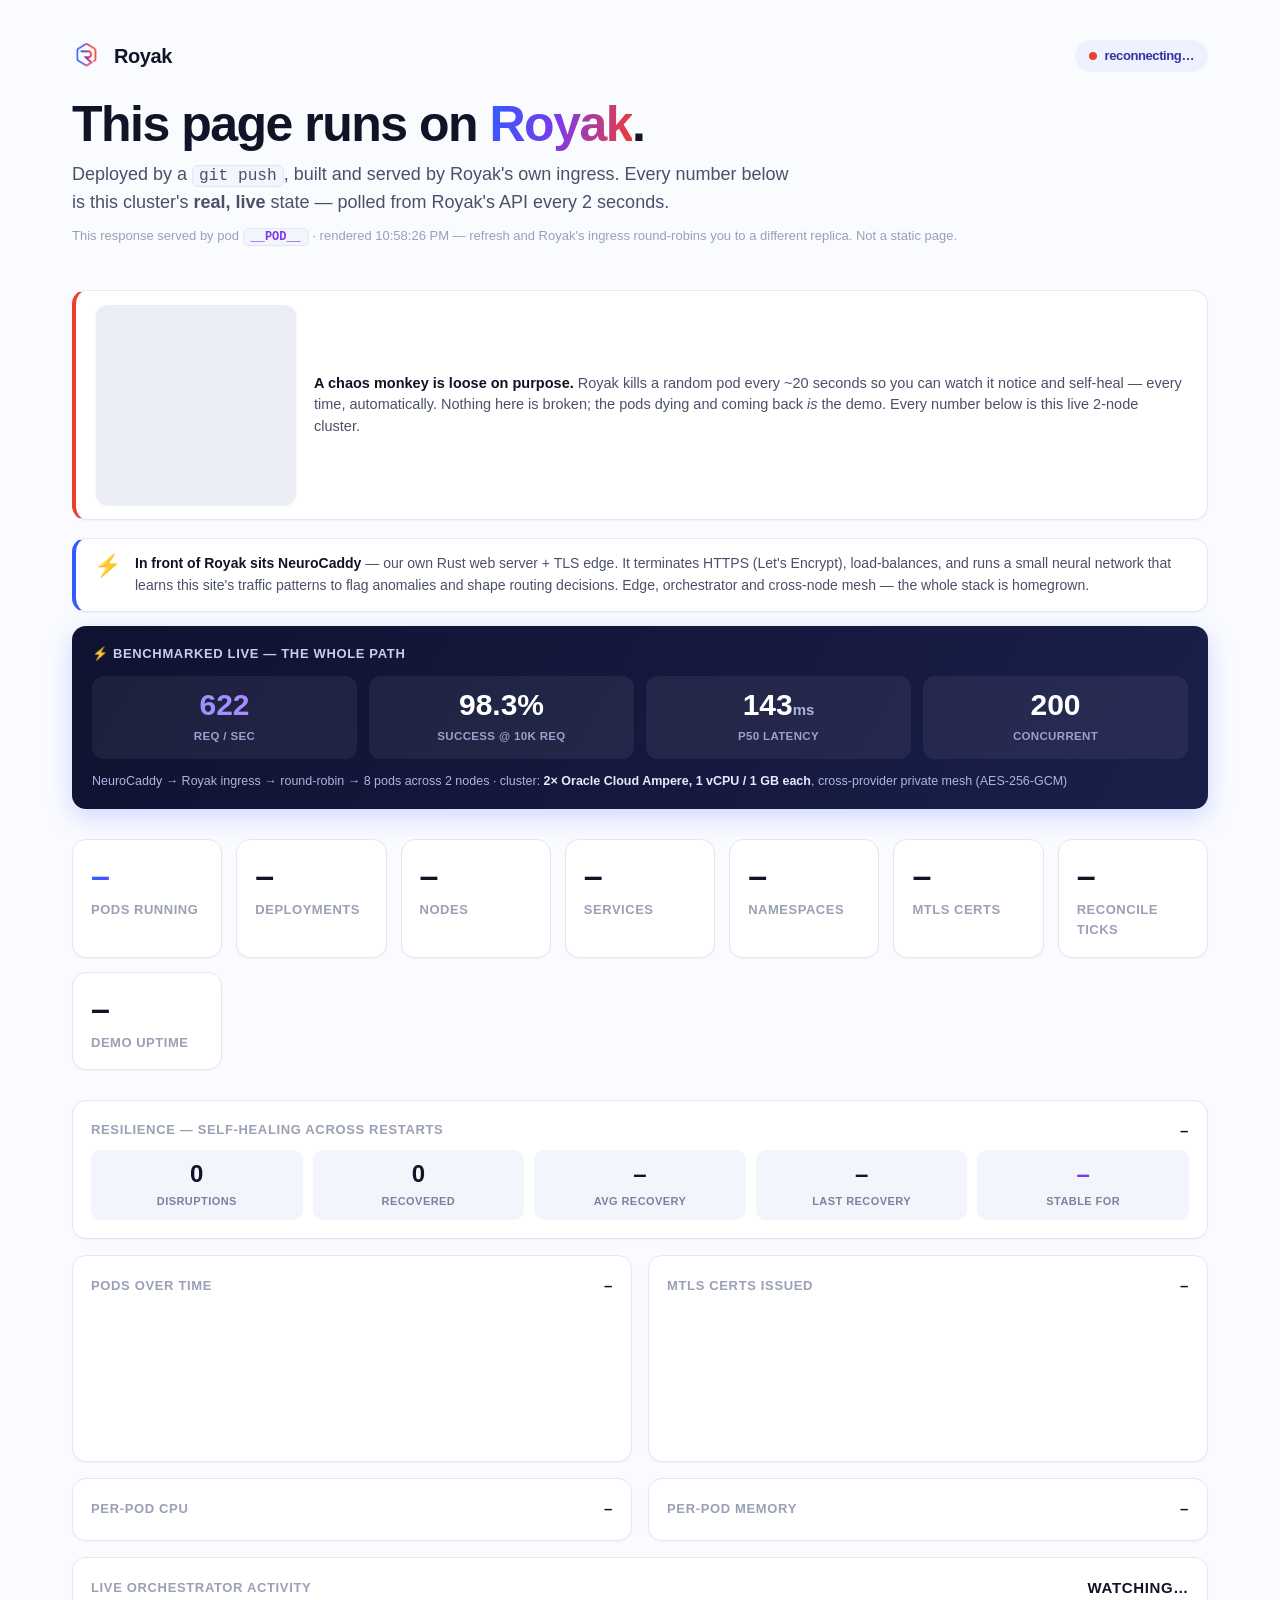
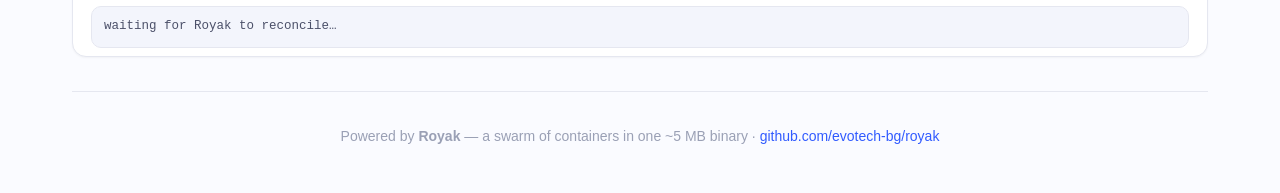
==== demo-site/index.html @ 31c3984b "multi-node: cross-node ingress via mesh + balancing scheduler Pods on a peer now serve ingress traff" ====
<!doctype html>
<html lang="en">
<head>
<meta charset="utf-8" />
<meta name="viewport" content="width=device-width, initial-scale=1" />
<title>Royak — live demo cluster</title>
<style>
  :root{
    --bg:#fafbff; --bg2:#f3f5fc; --ink:#111327; --ink2:#4b5069; --ink3:#9aa0b5;
    --line:#e5e7f0; --card:#ffffff; --panel:#ffffff; --panel2:#f3f5fc; --panel-ink:#111327;
    --brand-blue:#315bff; --brand-purple:#7c3aed; --brand-red:#ef3d31; --ok:#16a34a;
    --radius:14px;
  }
  *{box-sizing:border-box;margin:0;padding:0}
  body{font-family:-apple-system,BlinkMacSystemFont,"Segoe UI",Roboto,Helvetica,Arial,sans-serif;
    background:var(--bg);color:var(--ink);line-height:1.55;-webkit-font-smoothing:antialiased}
  code,.mono{font-family:ui-monospace,SFMono-Regular,Menlo,Consolas,monospace}
  .wrap{max-width:1180px;margin:0 auto;padding:0 22px}
  a{color:var(--brand-blue);text-decoration:none}

  header{padding:40px 0 20px}
  .brand{display:flex;align-items:center;gap:12px;font-weight:800;font-size:20px;letter-spacing:-.02em}
  .brand .mk{width:30px;height:30px;border-radius:7px;object-fit:contain;display:block}
  .live{display:inline-flex;align-items:center;gap:8px;margin-left:auto;background:#eef2ff;color:#3730a3;
    border-radius:999px;padding:6px 14px;font-size:13px;font-weight:700}
  .live .pulse{width:8px;height:8px;border-radius:50%;background:var(--ok);box-shadow:0 0 0 0 rgba(22,163,74,.5);
    animation:pulse 1.6s infinite}
  .live.off .pulse{background:var(--brand-red);animation:none}
  @keyframes pulse{0%{box-shadow:0 0 0 0 rgba(22,163,74,.5)}70%{box-shadow:0 0 0 8px rgba(22,163,74,0)}100%{box-shadow:0 0 0 0 rgba(22,163,74,0)}}
  h1{font-size:clamp(30px,5vw,50px);letter-spacing:-.03em;line-height:1.05;margin:26px 0 10px}
  h1 .accent{background:linear-gradient(100deg,var(--brand-blue),var(--brand-purple) 48%,var(--brand-red));
    -webkit-background-clip:text;background-clip:text;color:transparent}
  .lead{color:var(--ink2);font-size:18px;max-width:720px}
  .lead code{background:var(--bg2);border:1px solid var(--line);border-radius:6px;padding:1px 6px;font-size:.9em}
  .served{color:var(--ink3);font-size:13px;margin-top:9px}
  .served code{background:var(--bg2);border:1px solid var(--line);border-radius:6px;padding:1px 7px;
    font-size:.92em;color:var(--brand-purple);font-weight:700}
  .edge{display:flex;gap:14px;align-items:flex-start;background:var(--card);border:1px solid var(--line);
    border-left:4px solid var(--brand-blue);border-radius:var(--radius);padding:14px 18px;margin:18px 0 0;
    box-shadow:0 1px 2px rgba(0,0,0,.04);color:var(--ink2);font-size:14px;line-height:1.55}
  .edge b{color:var(--ink)} .edge-ic{font-size:22px;line-height:1.2}
  .bench{background:linear-gradient(120deg,#0f1230,#1a1f4a);border-radius:var(--radius);padding:18px 20px;margin:14px 0 4px;
    box-shadow:0 8px 26px rgba(49,91,255,.22)}
  .bench-h{color:#c7ccf0;font-size:13px;font-weight:800;text-transform:uppercase;letter-spacing:.05em;margin-bottom:12px}
  .bench-grid{display:grid;grid-template-columns:repeat(auto-fit,minmax(120px,1fr));gap:12px}
  .bz{background:rgba(255,255,255,.06);border-radius:12px;padding:14px 12px;text-align:center}
  .bn{font-size:30px;font-weight:800;color:#fff;line-height:1;font-variant-numeric:tabular-nums}
  .bn span{font-size:15px;font-weight:600;color:#aeb4e0}
  .bn.g{background:linear-gradient(100deg,#6ea8ff,#a98bff 60%,#ff8a7a);-webkit-background-clip:text;background-clip:text;color:transparent}
  .bl{color:#9aa0cf;font-size:11.5px;font-weight:600;text-transform:uppercase;letter-spacing:.03em;margin-top:8px}
  .bench-sub{color:#aeb4e0;font-size:12.5px;margin-top:13px;line-height:1.5} .bench-sub b{color:#e7e9ff}

  .stats{display:grid;grid-template-columns:repeat(auto-fit,minmax(150px,1fr));gap:14px;margin:30px 0}
  .stat{background:var(--card);border:1px solid var(--line);border-radius:var(--radius);padding:18px 18px 16px;
    box-shadow:0 1px 2px rgba(0,0,0,.04)}
  .stat .n{font-size:34px;font-weight:800;letter-spacing:-.02em;line-height:1;
    font-variant-numeric:tabular-nums}
  .stat .l{color:var(--ink3);font-size:13px;font-weight:600;margin-top:8px;text-transform:uppercase;letter-spacing:.04em}
  .stat .n.g{background:linear-gradient(100deg,var(--brand-blue),var(--brand-purple) 60%,var(--brand-red));
    -webkit-background-clip:text;background-clip:text;color:transparent}

  .grid{display:grid;gap:16px;grid-template-columns:1fr 1fr}
  @media(max-width:820px){.grid{grid-template-columns:1fr}}
  .panel{background:var(--panel);border:1px solid var(--line);box-shadow:0 1px 2px rgba(0,0,0,.04);
    border-radius:var(--radius);padding:18px 18px 8px;overflow:hidden}
  .panel h3{color:var(--ink3);font-size:13px;font-weight:700;text-transform:uppercase;letter-spacing:.05em;
    display:flex;align-items:center;gap:8px;margin-bottom:6px}
  .panel h3 .v{margin-left:auto;color:var(--panel-ink);font-weight:800;font-size:15px;font-variant-numeric:tabular-nums}
  canvas{width:100%;height:150px;display:block}
  .rows{margin:6px 0 12px}
  .row{display:flex;align-items:center;gap:10px;padding:5px 0}
  .row .nm{color:var(--panel-ink);font-size:13px;min-width:96px;font-family:ui-monospace,monospace;white-space:nowrap;overflow:hidden;text-overflow:ellipsis}
  .row .bar{flex:1;height:9px;border-radius:6px;background:#e9ecf5;overflow:hidden}
  .row .bar i{display:block;height:100%;border-radius:6px;
    background:linear-gradient(90deg,var(--brand-blue),var(--brand-purple));transition:width .5s}
  .row .bar i.mem{background:linear-gradient(90deg,var(--brand-purple),var(--brand-red))}
  .row .vv{color:var(--ink2);font-size:12px;min-width:62px;text-align:right;font-variant-numeric:tabular-nums}

  .chaos-banner{display:flex;align-items:center;gap:18px;flex-wrap:wrap;background:var(--card);border:1px solid var(--line);
    border-left:4px solid var(--brand-red);border-radius:var(--radius);padding:14px 20px;margin:24px 0 16px;
    box-shadow:0 1px 2px rgba(0,0,0,.04);position:relative;overflow:hidden}
  .chaos-anim{flex:none;width:200px;height:200px;border-radius:12px;background:#EAECF6;
    box-shadow:0 1px 3px rgba(0,0,0,.06);display:block;object-fit:cover}
  .chaos-text{flex:1;min-width:260px}
  @media(max-width:640px){.chaos-anim{width:100%;height:200px}}
  .monkey{font-size:38px;line-height:1;display:inline-block;flex:none;transform-origin:60% 85%;
    animation:sway 2.6s ease-in-out infinite}
  @keyframes sway{0%,100%{transform:rotate(-8deg)}50%{transform:rotate(8deg)}}
  .monkey.smash{animation:smash .55s ease}
  @keyframes smash{0%{transform:scale(1) rotate(0)}25%{transform:scale(1.5) rotate(-24deg)}
    55%{transform:scale(1.15) rotate(18deg)}100%{transform:scale(1) rotate(0)}}
  .boom{position:absolute;left:40px;top:6px;font-size:28px;opacity:0;pointer-events:none}
  .boom.go{animation:boom .65s ease}
  @keyframes boom{0%{opacity:0;transform:scale(.4)}30%{opacity:1;transform:scale(1.25)}100%{opacity:0;transform:scale(1.7)}}
  .chaos-text{color:var(--ink2);font-size:14.5px;line-height:1.5}
  .chaos-text b{color:var(--ink)}
  .controls{background:var(--card);border:1px solid var(--line);border-radius:var(--radius);padding:18px 20px;margin-bottom:16px;
    box-shadow:0 1px 2px rgba(0,0,0,.04)}
  .controls.off{opacity:.55;pointer-events:none}
  .ctitle{font-weight:800;font-size:16px;letter-spacing:-.01em;margin-bottom:12px}
  .btns{display:flex;align-items:center;gap:10px;flex-wrap:wrap}
  .btn{border:1px solid var(--line);background:var(--bg2);color:var(--ink);border-radius:10px;padding:9px 16px;
    font-size:14px;font-weight:700;cursor:pointer;transition:.15s}
  .btn:hover{border-color:var(--brand-blue);color:var(--brand-blue)}
  .btn:active{transform:translateY(1px)}
  .btn.kill{background:linear-gradient(100deg,var(--brand-purple),var(--brand-red));color:#fff;border:none;
    box-shadow:0 6px 16px rgba(239,61,49,.28)}
  .btn.kill:hover{color:#fff;filter:brightness(1.06)}
  .reps{font-weight:800;font-size:20px;min-width:34px;text-align:center;font-variant-numeric:tabular-nums}
  .chaos{display:inline-flex;align-items:center;gap:6px;color:var(--ink2);font-size:13px;font-weight:600;margin-left:6px;cursor:pointer}
  .chint{color:var(--ink3);font-size:13px;margin-top:10px}

  .resil{display:grid;grid-template-columns:repeat(auto-fit,minmax(96px,1fr));gap:10px;margin:8px 0 4px}
  .rz{background:var(--panel2);border-radius:10px;padding:12px 12px 10px;text-align:center}
  .rn{font-size:24px;font-weight:800;color:var(--panel-ink);font-variant-numeric:tabular-nums;line-height:1}
  .rn.g{background:linear-gradient(100deg,var(--brand-blue),var(--brand-purple) 60%,var(--brand-red));
    -webkit-background-clip:text;background-clip:text;color:transparent}
  .rl{color:#7b829e;font-size:11px;font-weight:600;text-transform:uppercase;letter-spacing:.04em;margin-top:7px}
  .evlog{margin-top:10px;max-height:132px;overflow:auto;font-family:ui-monospace,monospace;font-size:12.5px}
  .evlog .e{color:var(--ink2);padding:3px 0;border-top:1px solid rgba(0,0,0,.06)}
  .evlog .e .ok{color:var(--ok)}.evlog .e .bad{color:var(--brand-red)}.evlog .e .t{color:var(--ink3);margin-right:8px}
  .actlog{margin-top:6px;max-height:230px;overflow:auto;font-family:ui-monospace,monospace;font-size:12.5px;line-height:1.75;
    background:var(--bg2);border:1px solid var(--line);border-radius:10px;padding:8px 12px}
  .actlog .a{padding:1px 0;color:var(--ink2);white-space:pre-wrap;word-break:break-word}
  .actlog .a.route{color:var(--brand-purple);font-weight:700}
  .actlog .a.create{color:var(--ok);font-weight:600}
  .actlog .a.scale{color:var(--brand-blue);font-weight:600}
  .actlog .a.chaos{color:var(--brand-red);font-weight:600}
  .panel h3 .v.healing{color:#fbbf24}

  .foot{color:var(--ink3);font-size:14px;text-align:center;padding:34px 0 46px;border-top:1px solid var(--line);margin-top:34px}
  .empty{color:#7b829e;font-size:13px;padding:18px 0 22px;text-align:center}
</style>
</head>
<body>
<div class="wrap">
  <header>
    <div class="brand"><img class="mk" src="royak-mark.png" alt="Royak" />Royak
      <span class="live off" id="live"><span class="pulse"></span><span id="live-t">connecting…</span></span>
    </div>
    <h1>This page runs on <span class="accent">Royak</span>.</h1>
    <p class="lead">Deployed by a <code>git push</code>, built and served by Royak's own ingress. Every number
      below is this cluster's <b>real, live</b> state — polled from Royak's API every 2&nbsp;seconds.</p>
    <p class="served">This response served by pod <code id="pod">__POD__</code> · <span id="served-at">now</span>
      — refresh and Royak's ingress round-robins you to a different replica. Not a static page.</p>
  </header>

  <div class="chaos-banner">
    <video class="chaos-anim" src="chaos-monkey.mp4" autoplay loop muted playsinline
      aria-label="A chaos monkey smashing pods while Royak heals them"></video>
    <div class="chaos-text"><b>A chaos monkey is loose on purpose.</b> Royak kills a random pod every ~20&nbsp;seconds so you can watch it notice and self-heal — every time, automatically. Nothing here is broken; the pods dying and coming back <i>is</i> the demo. Every number below is this live 2-node cluster.</div>
  </div>

  <div class="edge">
    <div class="edge-ic">⚡</div>
    <div><b>In front of Royak sits NeuroCaddy</b> — our own Rust web server + TLS edge. It terminates HTTPS
      (Let's Encrypt), load-balances, and runs a small neural network that learns this site's traffic patterns
      to flag anomalies and shape routing decisions. Edge, orchestrator and cross-node mesh — the whole stack is homegrown.</div>
  </div>

  <div class="bench">
    <div class="bench-h">⚡ Benchmarked live — the whole path</div>
    <div class="bench-grid">
      <div class="bz"><div class="bn g">622</div><div class="bl">req / sec</div></div>
      <div class="bz"><div class="bn">98.3%</div><div class="bl">success @ 10k req</div></div>
      <div class="bz"><div class="bn">143<span>ms</span></div><div class="bl">p50 latency</div></div>
      <div class="bz"><div class="bn">200</div><div class="bl">concurrent</div></div>
    </div>
    <div class="bench-sub">NeuroCaddy → Royak ingress → round-robin → 8 pods across 2 nodes ·
      cluster: <b>2× Oracle Cloud Ampere, 1 vCPU / 1&nbsp;GB each</b>, cross-provider private mesh (AES-256-GCM)</div>
  </div>

  <div class="stats" id="stats">
    <div class="stat"><div class="n g" id="s-pods">–</div><div class="l">Pods running</div></div>
    <div class="stat"><div class="n" id="s-deploys">–</div><div class="l">Deployments</div></div>
    <div class="stat"><div class="n" id="s-nodes">–</div><div class="l">Nodes</div></div>
    <div class="stat"><div class="n" id="s-svc">–</div><div class="l">Services</div></div>
    <div class="stat"><div class="n" id="s-ns">–</div><div class="l">Namespaces</div></div>
    <div class="stat"><div class="n" id="s-certs">–</div><div class="l">mTLS certs</div></div>
    <div class="stat"><div class="n" id="s-ticks">–</div><div class="l">Reconcile ticks</div></div>
    <div class="stat"><div class="n" id="s-up">–</div><div class="l">Demo uptime</div></div>
  </div>

  <div class="grid">
    <div class="panel" style="grid-column:1/-1">
      <h3>Resilience — self-healing across restarts <span class="v" id="v-stable">–</span></h3>
      <div class="resil">
        <div class="rz"><div class="rn" id="r-disr">0</div><div class="rl">Disruptions</div></div>
        <div class="rz"><div class="rn" id="r-rec">0</div><div class="rl">Recovered</div></div>
        <div class="rz"><div class="rn" id="r-avg">–</div><div class="rl">Avg recovery</div></div>
        <div class="rz"><div class="rn" id="r-last">–</div><div class="rl">Last recovery</div></div>
        <div class="rz"><div class="rn g" id="r-stable">–</div><div class="rl">Stable for</div></div>
      </div>
      <div class="evlog" id="evlog"></div>
    </div>
    <div class="panel">
      <h3>Pods over time <span class="v" id="v-pods">–</span></h3>
      <canvas id="c-pods" height="150"></canvas>
    </div>
    <div class="panel">
      <h3>mTLS certs issued <span class="v" id="v-loss">–</span></h3>
      <canvas id="c-loss" height="150"></canvas>
    </div>
    <div class="panel">
      <h3>Per-pod CPU <span class="v" id="v-cpu">–</span></h3>
      <div class="rows" id="cpu-rows"></div>
    </div>
    <div class="panel">
      <h3>Per-pod memory <span class="v" id="v-mem">–</span></h3>
      <div class="rows" id="mem-rows"></div>
    </div>
    <div class="panel" style="grid-column:1/-1">
      <h3>Live orchestrator activity <span class="v" id="v-act">watching…</span></h3>
      <div class="actlog" id="actlog"><div class="a">waiting for Royak to reconcile…</div></div>
    </div>
  </div>

  <div class="foot">Powered by <b>Royak</b> — a swarm of containers in one ~5&nbsp;MB binary ·
    <a href="https://github.com/evotech-bg/royak" target="_blank" rel="noopener">github.com/evotech-bg/royak</a></div>
</div>

<script>
// API base: same-origin by default; override with window.ROYAK_API for local dev
// (e.g. <script>window.ROYAK_API='http://127.0.0.1:6443'<\/script> before this).
const API = (window.ROYAK_API || '').replace(/\/$/,'');
const $ = id => document.getElementById(id);
const started = Date.now();

const podHist = [];   // {t, v}
const lossHist = [];
const MAXPTS = 90;

async function getJSON(path){
  const r = await fetch(API + path, {cache:'no-store'});
  if(!r.ok) throw new Error(r.status);
  return r.json();
}

function fmtDur(ms){
  const s=Math.floor(ms/1000), h=Math.floor(s/3600), m=Math.floor(s%3600/60), ss=s%60;
  return (h?h+'h ':'') + (m||h?m+'m ':'') + ss + 's';
}

// ── minimal self-contained area/line chart on a canvas ──
function drawLine(cv, data, color){
  const dpr = window.devicePixelRatio || 1;
  // Size the backing store from the CSS-computed size (pinned by `height:150px`),
  // NOT from cv.height — reading a value we then multiply grows it every frame.
  const w = cv.clientWidth || 300, h = cv.clientHeight || 150;
  cv.width = Math.round(w*dpr); cv.height = Math.round(h*dpr);
  const g = cv.getContext('2d'); g.setTransform(dpr,0,0,dpr,0,0);
  g.clearRect(0,0,w,h);
  // grid
  g.strokeStyle='rgba(0,0,0,.07)'; g.lineWidth=1;
  for(let i=1;i<4;i++){const y=h*i/4; g.beginPath(); g.moveTo(0,y); g.lineTo(w,y); g.stroke();}
  if(data.length<2){return;}
  const vals=data.map(d=>d.v);
  let mn=Math.min(...vals), mx=Math.max(...vals);
  if(mx===mn){mx=mn+1;}
  const pad=6, iw=w, ih=h-pad*2;
  const x=i=>i/(data.length-1)*iw;
  const y=v=>pad+ih-((v-mn)/(mx-mn))*ih;
  // area
  const grad=g.createLinearGradient(0,0,0,h);
  grad.addColorStop(0,color+'55'); grad.addColorStop(1,color+'00');
  g.beginPath(); g.moveTo(0,h);
  data.forEach((d,i)=>g.lineTo(x(i),y(d.v)));
  g.lineTo(iw,h); g.closePath(); g.fillStyle=grad; g.fill();
  // line
  g.beginPath();
  data.forEach((d,i)=>{i?g.lineTo(x(i),y(d.v)):g.moveTo(x(i),y(d.v));});
  g.strokeStyle=color; g.lineWidth=2; g.lineJoin='round'; g.stroke();
  // last dot
  const last=data[data.length-1];
  g.beginPath(); g.arc(x(data.length-1),y(last.v),3,0,7); g.fillStyle=color; g.fill();
}

function rows(container, items, cls){
  container.innerHTML = items.map(it=>`
    <div class="row"><span class="nm">${it.name}</span>
      <span class="bar"><i class="${cls}" style="width:${Math.max(2,Math.min(100,it.pct))}%"></i></span>
      <span class="vv">${it.label}</span></div>`).join('');
}

function setLive(on, txt){
  const el=$('live'); el.classList.toggle('off',!on); $('live-t').textContent=txt;
}

// ── resilience / stability tracking ──
let disruptions=0, recovered=0, recTimes=[], lastRec=null;
let degraded=false, degradedSince=0, stableSince=null, lastDesired=null, prevRunning=null;
function logEvent(kind, msg){
  const el=$('evlog'); const t=new Date().toLocaleTimeString();
  const cls = kind==='ok'?'ok':'bad', ic = kind==='ok'?'✓':'💥';
  el.insertAdjacentHTML('afterbegin', `<div class="e"><span class="t">${t}</span><span class="${cls}">${ic} ${msg}</span></div>`);
  while(el.children.length>40) el.removeChild(el.lastChild);
}
function monkeySmash(){
  const m=$('monkey'), b=$('boom');
  if(m){ m.classList.remove('smash'); void m.offsetWidth; m.classList.add('smash'); }
  if(b){ b.classList.remove('go'); void b.offsetWidth; b.classList.add('go'); }
}
function updateResil(desired, running, now){
  if(prevRunning===null){ prevRunning=running; lastDesired=desired; if(running>=desired) stableSince=now; return; }
  // A disruption = we were healthy, a pod was actually LOST (running fell), and
  // it wasn't just pods still spinning up toward a freshly-raised replica count.
  const wasHealthy = prevRunning >= lastDesired;
  const dropped    = running < prevRunning;
  const raised     = desired > lastDesired;
  if(running < desired){
    if(!degraded && wasHealthy && dropped && !raised){
      degraded=true; degradedSince=now; disruptions++; stableSince=null;
      logEvent('bad', `pod lost — ${running}/${desired} healthy, Royak reconciling…`);
      monkeySmash();
    }
  } else {
    if(degraded){
      const rt=(now-degradedSince)/1000; recovered++; recTimes.push(rt); lastRec=rt;
      degraded=false; stableSince=now;
      logEvent('ok', `recovered in ${rt.toFixed(1)}s — back to ${running}/${desired}`);
    }
    if(stableSince===null) stableSince=now;
  }
  prevRunning=running; lastDesired=desired;
  $('r-disr').textContent=disruptions;
  $('r-rec').textContent=recovered;
  $('r-avg').textContent=recTimes.length? (recTimes.reduce((a,b)=>a+b,0)/recTimes.length).toFixed(1)+'s' : '–';
  $('r-last').textContent=lastRec!==null? lastRec.toFixed(1)+'s' : '–';
  const vb=$('v-stable');
  if(degraded){ vb.textContent='healing…'; vb.classList.add('healing'); $('r-stable').textContent='—'; }
  else { vb.textContent='stable'; vb.classList.remove('healing');
    $('r-stable').textContent = stableSince? fmtDur(now-stableSince) : '–'; }
}

// Manual controls removed — Royak's own chaos monkey (server-side) does the
// breaking every ~20s, reliably. The page is a pure live window into the cluster.

let ticks=0;
async function tick(){
  try{
    // ONE lock-free request — the server pre-renders this snapshot after each
    // reconcile tick, so it never blocks even mid-reconcile under chaos.
    const s = await getJSON('/demo/state');
    setLive(true,'live');
    ticks++;

    const c = s.cluster||{};
    $('s-pods').textContent   = c.pods ?? '–';
    $('s-deploys').textContent= c.deployments ?? '–';
    $('s-nodes').textContent  = c.nodes ?? '–';
    $('s-svc').textContent    = c.services ?? '–';
    $('s-ns').textContent     = c.namespaces ?? '–';
    $('s-certs').textContent  = s.certs_issued ?? 0;
    $('s-ticks').textContent  = ticks;
    $('s-up').textContent     = fmtDur(Date.now()-started);

    const items = s.pods||[];
    const running = s.running ?? items.length;

    // pods running over time — a sawtooth as pods are killed and self-heal
    podHist.push({t:Date.now(), v:running}); if(podHist.length>MAXPTS) podHist.shift();
    $('v-pods').textContent = running;
    drawLine($('c-pods'), podHist, '#315bff');

    // mTLS certs issued — climbs every time a pod is (re)created and gets a cert
    const certs = s.certs_issued || 0;
    lossHist.push({t:Date.now(), v:certs}); if(lossHist.length>MAXPTS) lossHist.shift();
    $('v-loss').textContent = certs;
    drawLine($('c-loss'), lossHist, '#7c3aed');

    // resilience: total desired pods vs actually running — the chaos monkey
    // drops one, Royak heals it, and this panel tracks the disruption + recovery.
    updateResil(c.pods||running, running, Date.now());
    const maxMem = Math.max(1, ...items.map(p=>p.memory_raw_mb||0));
    $('v-cpu').textContent = running + ' pods';
    $('v-mem').textContent = items.reduce((a,p)=>a+(p.memory_raw_mb||0),0).toFixed(0)+' Mi';
    rows($('cpu-rows'), items.map(p=>({name:p.remote?p.name+' ◆ server 2':p.name, pct:p.remote?6:(p.cpu_raw||0), label:p.remote?'on peer':(p.cpu_raw||0).toFixed(1)+'%'})), 'cpu');
    rows($('mem-rows'), items.map(p=>({name:p.remote?p.name+' ◆ server 2':p.name, pct:p.remote?6:(p.memory_raw_mb||0)/maxMem*100, label:p.remote?'peer':(p.memory||'0Mi')})), 'mem');

    // live orchestrator activity — royak's real reconcile decisions
    const act = s.activity || [];
    if(act.length){
      $('v-act').textContent = act.length + ' events';
      $('actlog').innerHTML = act.slice().reverse().slice(0,45).map(l=>{
        const t = l.replace(/[<>]/g,'');
        let cls='a';
        if(t.includes('[multi-node]')) cls+=' route';
        else if(t.includes('[create]')) cls+=' create';
        else if(t.includes('[scale]')) cls+=' scale';
        else if(t.includes('chaos')||t.includes('pod lost')||t.includes('reconciling')) cls+=' chaos';
        return `<div class="${cls}">${t}</div>`;
      }).join('');
    }
  }catch(e){
    setLive(false,'reconnecting…');
  }
}
// Stamp when THIS page load rendered — with the baked pod id above, proves the
// response is fresh from a live pod, not a cached static file.
try{ $('served-at').textContent = 'rendered ' + new Date().toLocaleTimeString(); }catch(e){}
tick(); setInterval(tick, 1500);
</script>
</body>
</html>
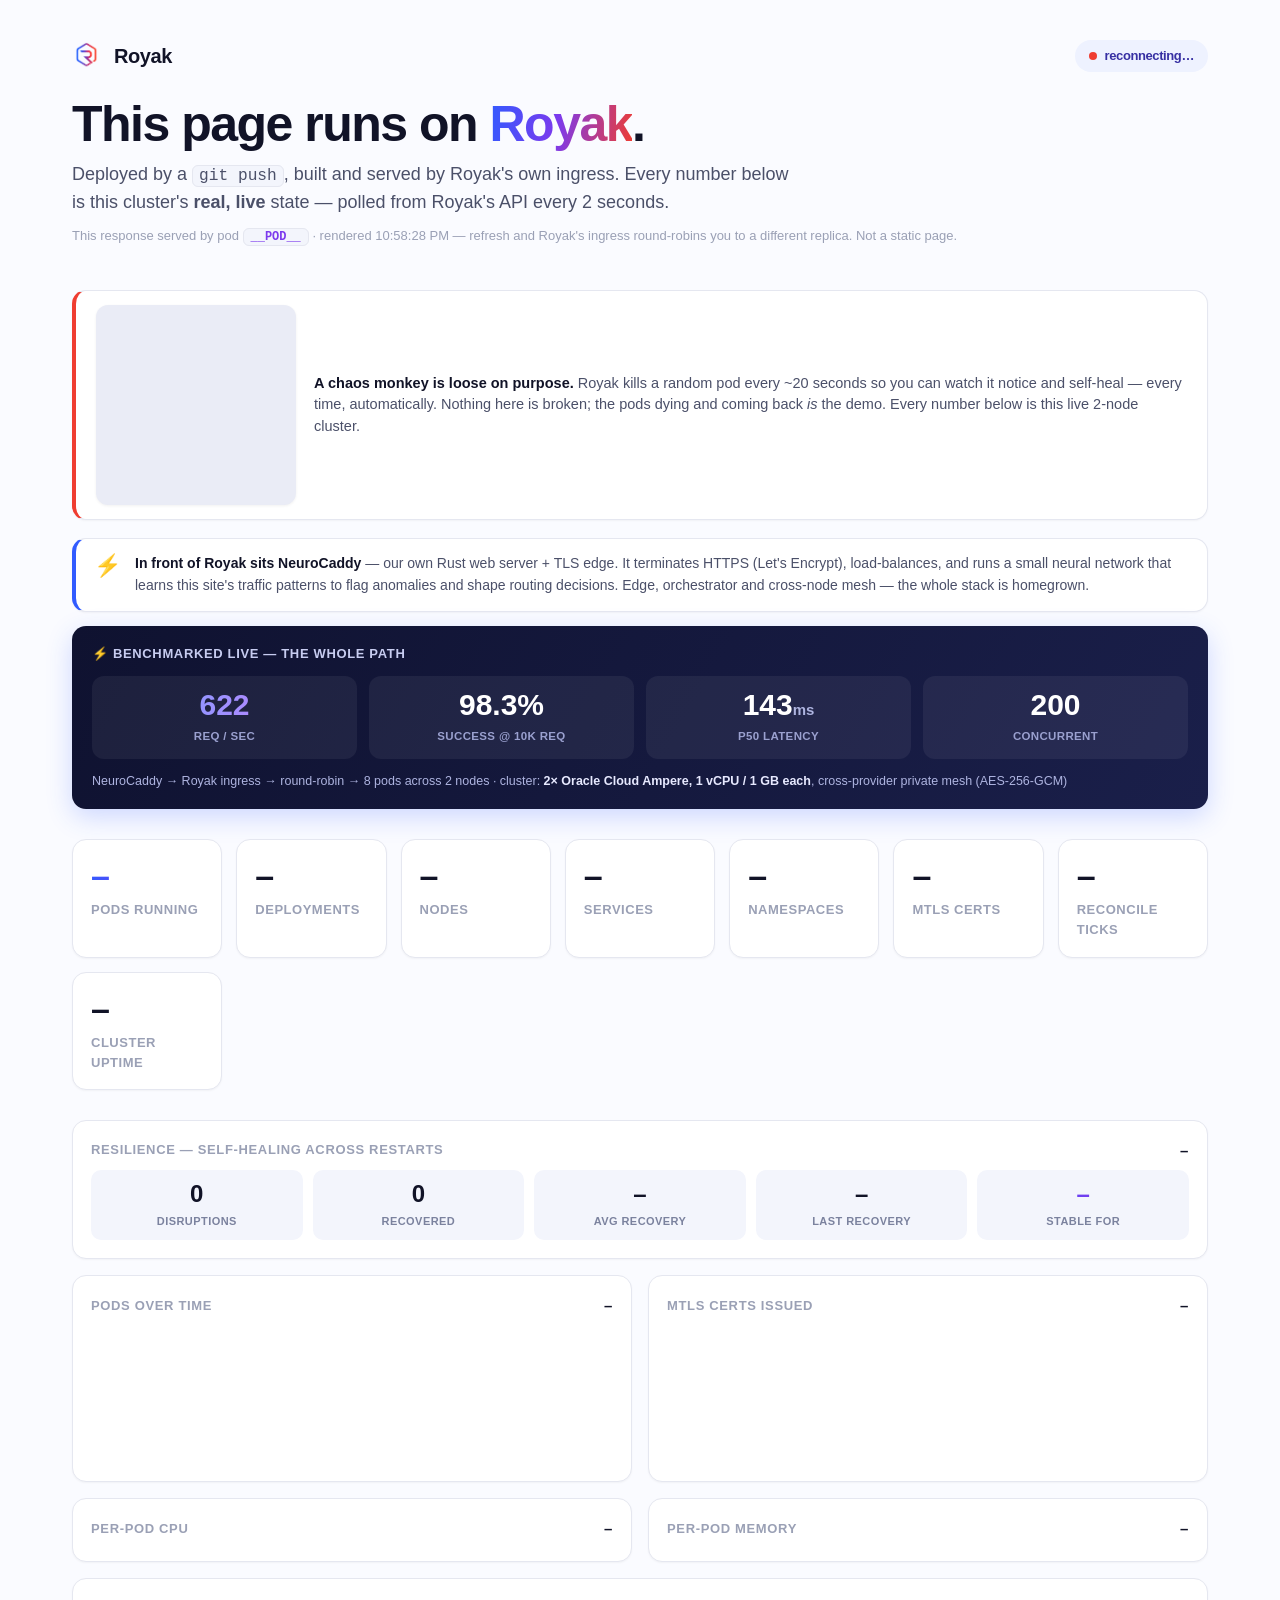
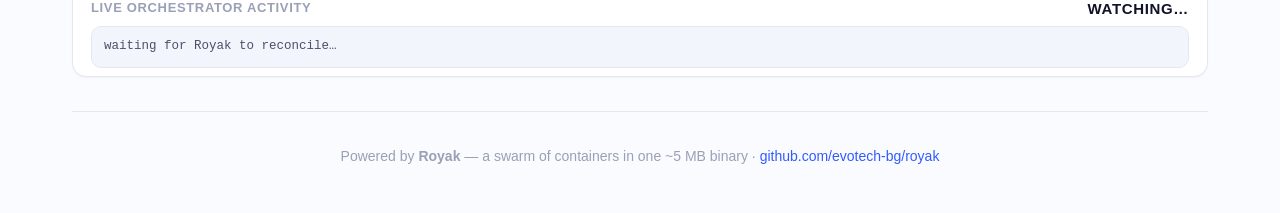
==== commit 0ea5d45c: "demo: finale — server-side chaos, benchmark + NeuroCaddy panels, real uptime, site link A server-sid" ====
--- a/demo-site/index.html
+++ b/demo-site/index.html
@@ -178,7 +178,7 @@
     <div class="stat"><div class="n" id="s-ns">–</div><div class="l">Namespaces</div></div>
     <div class="stat"><div class="n" id="s-certs">–</div><div class="l">mTLS certs</div></div>
     <div class="stat"><div class="n" id="s-ticks">–</div><div class="l">Reconcile ticks</div></div>
-    <div class="stat"><div class="n" id="s-up">–</div><div class="l">Demo uptime</div></div>
+    <div class="stat"><div class="n" id="s-up">–</div><div class="l">Cluster uptime</div></div>
   </div>
 
   <div class="grid">
@@ -352,7 +352,8 @@
     $('s-ns').textContent     = c.namespaces ?? '–';
     $('s-certs').textContent  = s.certs_issued ?? 0;
     $('s-ticks').textContent  = ticks;
-    $('s-up').textContent     = fmtDur(Date.now()-started);
+    $('s-up').textContent     = (function(u){const d=Math.floor(u/86400),h=Math.floor(u%86400/3600),m=Math.floor(u%3600/60);
+      return d>0?d+'d '+h+'h':h>0?h+'h '+m+'m':m+'m';})(s.uptime_secs||0);
 
     const items = s.pods||[];
     const running = s.running ?? items.length;
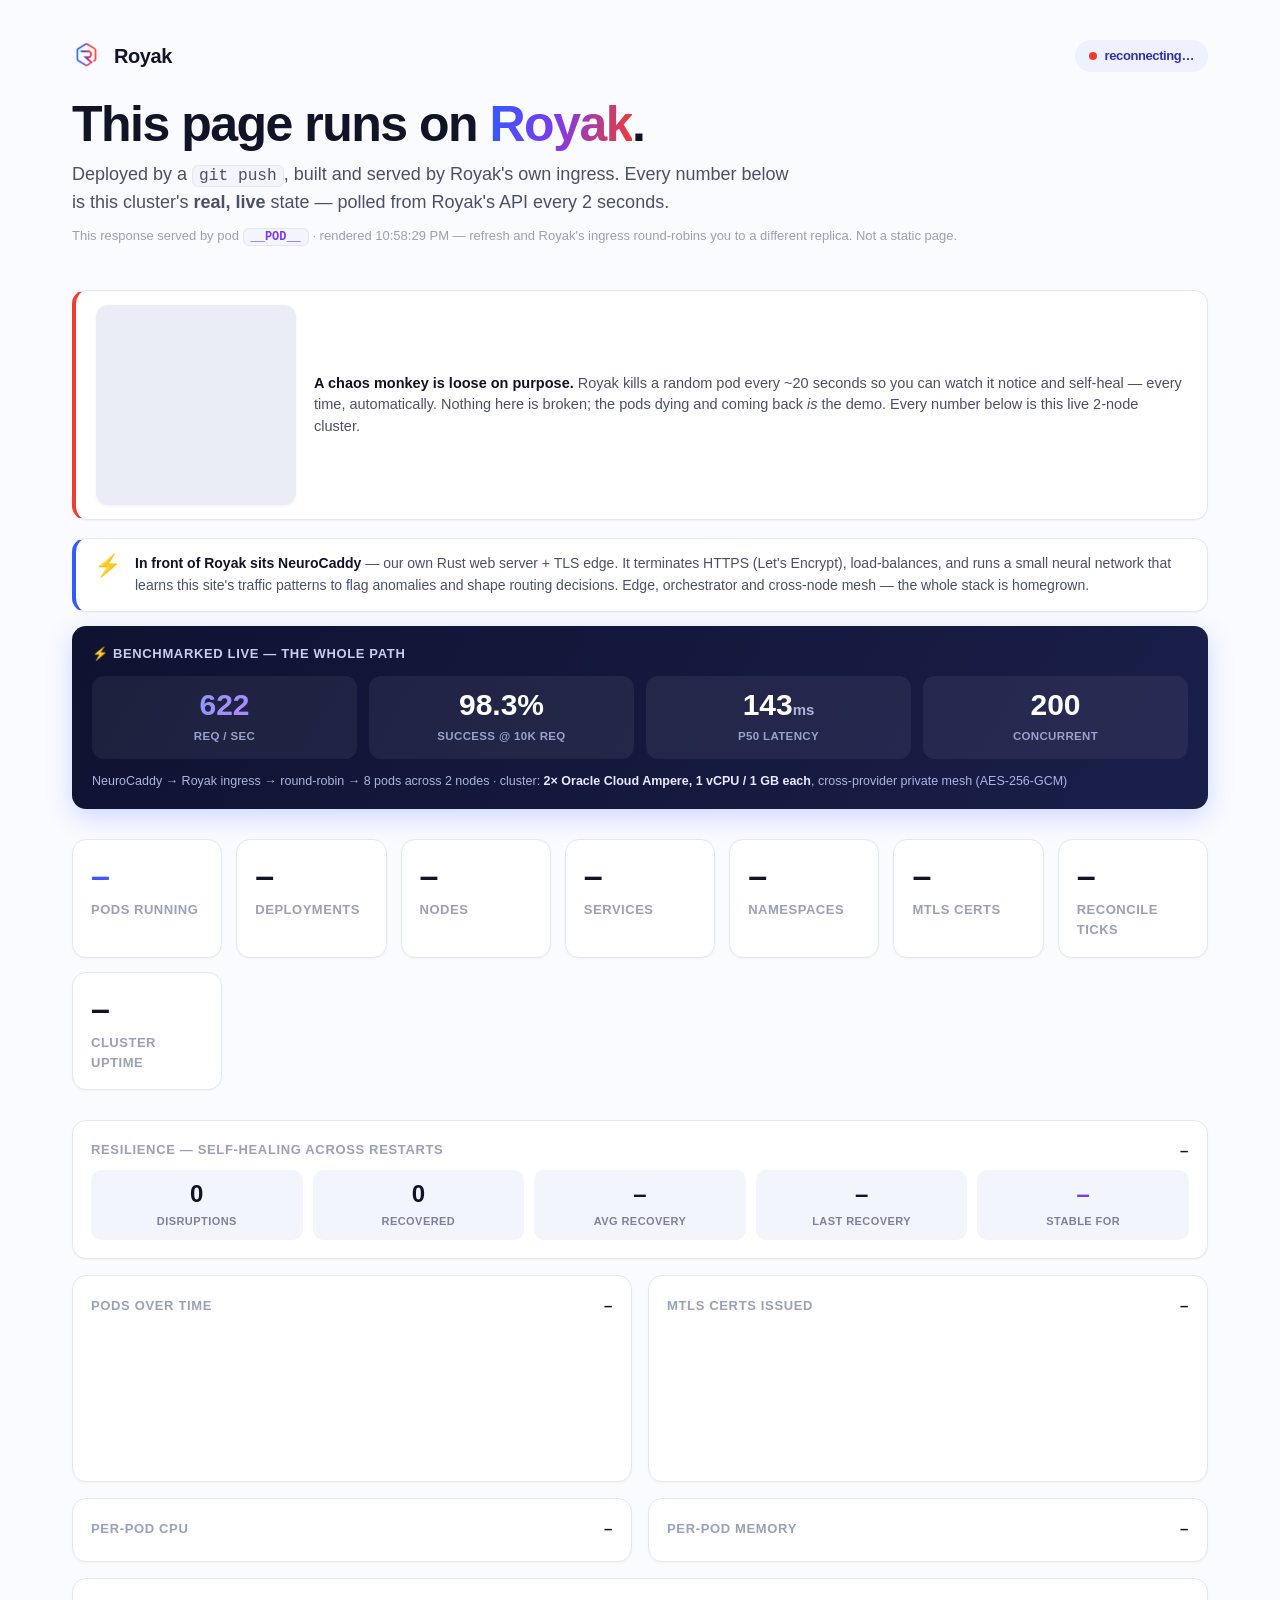
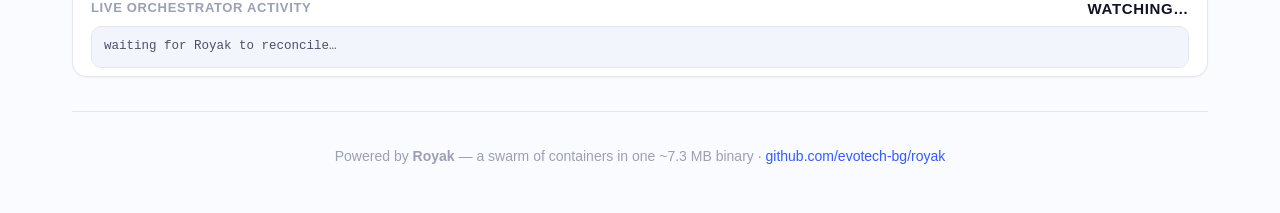
==== commit 84c2c3a1: "docs: correct binary size to ~7.3 MB (grew with multi-node/mesh; was ~5.2)" ====
--- a/demo-site/index.html
+++ b/demo-site/index.html
@@ -215,7 +215,7 @@
     </div>
   </div>
 
-  <div class="foot">Powered by <b>Royak</b> — a swarm of containers in one ~5&nbsp;MB binary ·
+  <div class="foot">Powered by <b>Royak</b> — a swarm of containers in one ~7.3&nbsp;MB binary ·
     <a href="https://github.com/evotech-bg/royak" target="_blank" rel="noopener">github.com/evotech-bg/royak</a></div>
 </div>
 
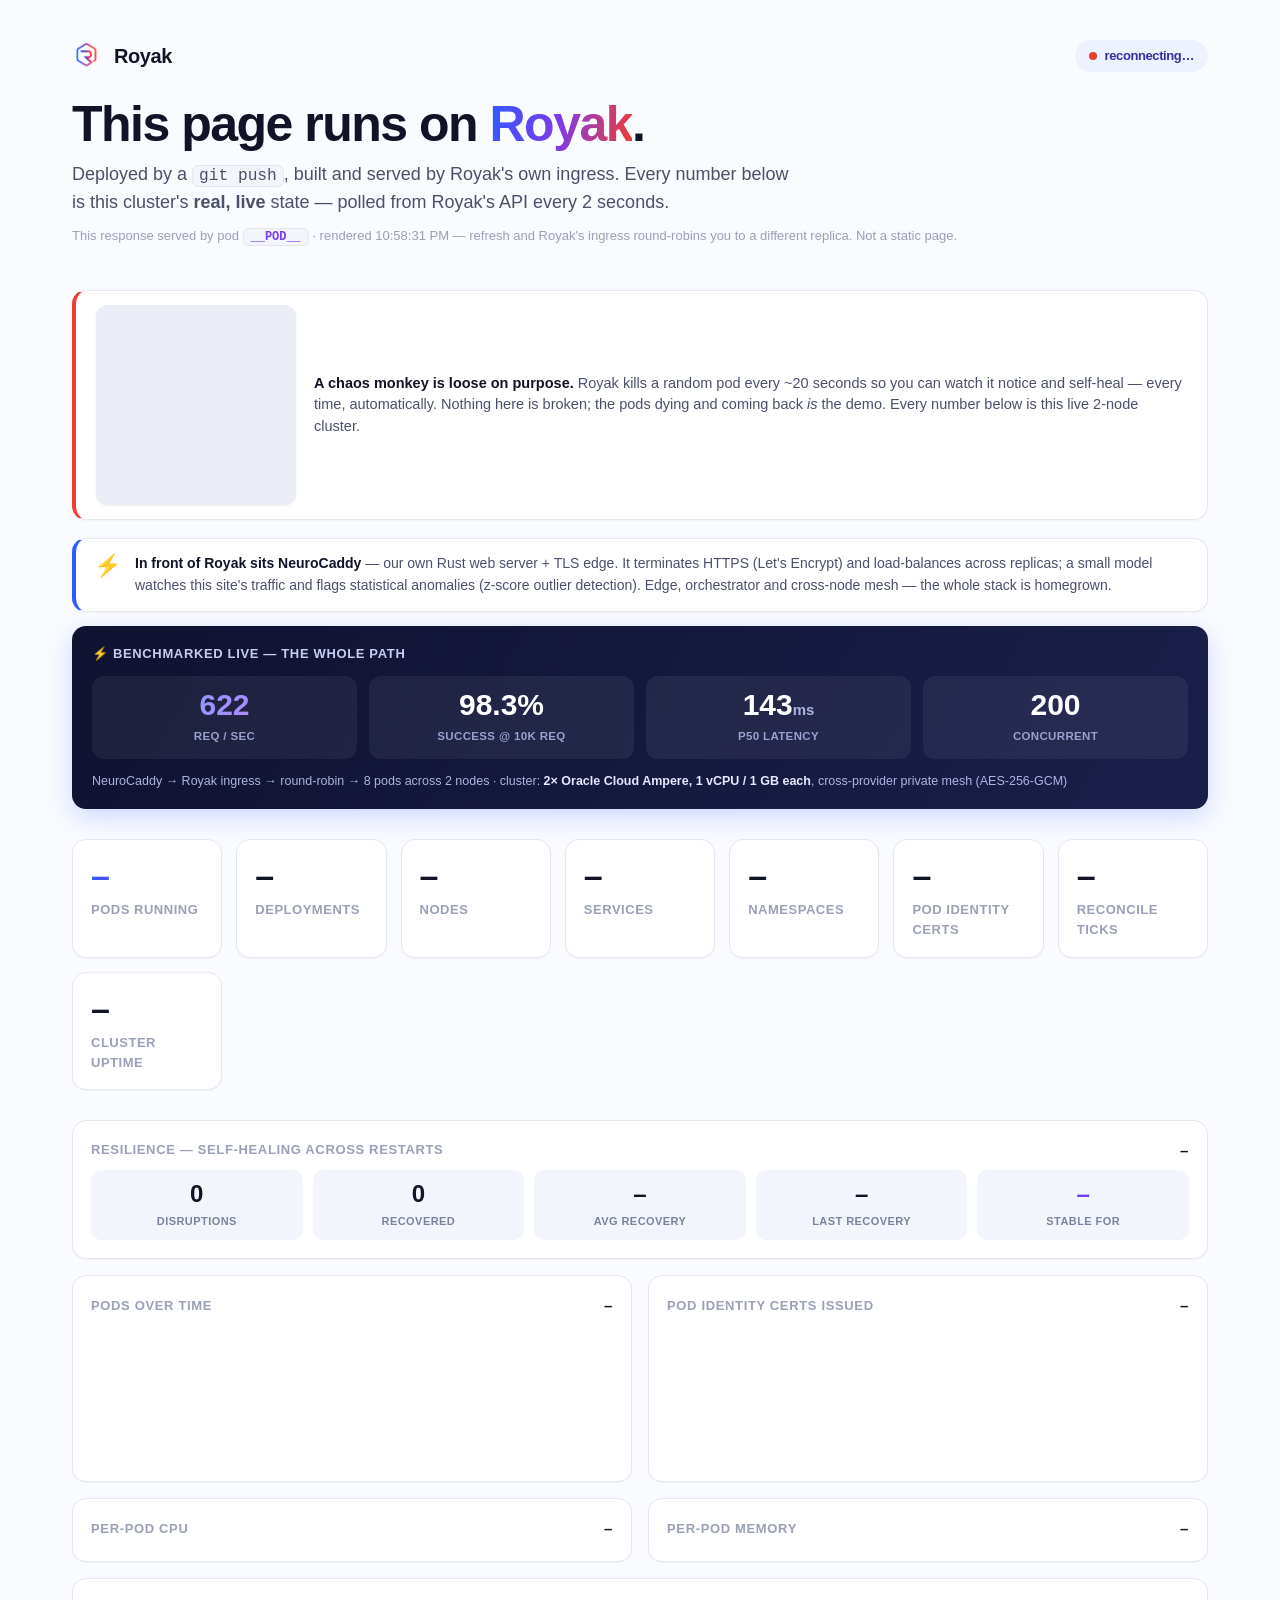
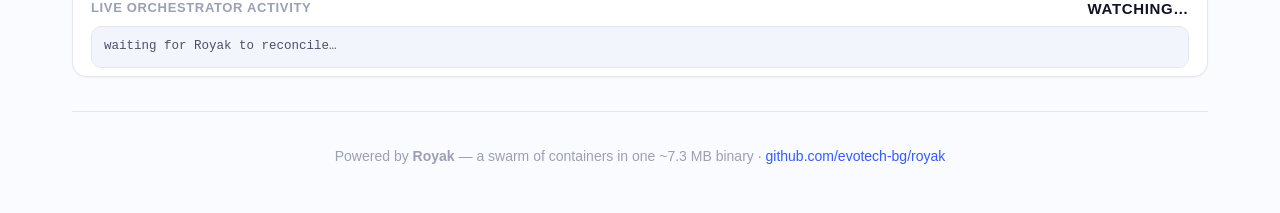
==== commit 93a96345: "docs: align public claims with what the code actually does Verified each claim against the source an" ====
--- a/demo-site/index.html
+++ b/demo-site/index.html
@@ -154,8 +154,8 @@
   <div class="edge">
     <div class="edge-ic">⚡</div>
     <div><b>In front of Royak sits NeuroCaddy</b> — our own Rust web server + TLS edge. It terminates HTTPS
-      (Let's Encrypt), load-balances, and runs a small neural network that learns this site's traffic patterns
-      to flag anomalies and shape routing decisions. Edge, orchestrator and cross-node mesh — the whole stack is homegrown.</div>
+      (Let's Encrypt) and load-balances across replicas; a small model watches this site's traffic and
+      flags statistical anomalies (z-score outlier detection). Edge, orchestrator and cross-node mesh — the whole stack is homegrown.</div>
   </div>
 
   <div class="bench">
@@ -176,7 +176,7 @@
     <div class="stat"><div class="n" id="s-nodes">–</div><div class="l">Nodes</div></div>
     <div class="stat"><div class="n" id="s-svc">–</div><div class="l">Services</div></div>
     <div class="stat"><div class="n" id="s-ns">–</div><div class="l">Namespaces</div></div>
-    <div class="stat"><div class="n" id="s-certs">–</div><div class="l">mTLS certs</div></div>
+    <div class="stat"><div class="n" id="s-certs">–</div><div class="l">Pod identity certs</div></div>
     <div class="stat"><div class="n" id="s-ticks">–</div><div class="l">Reconcile ticks</div></div>
     <div class="stat"><div class="n" id="s-up">–</div><div class="l">Cluster uptime</div></div>
   </div>
@@ -198,7 +198,7 @@
       <canvas id="c-pods" height="150"></canvas>
     </div>
     <div class="panel">
-      <h3>mTLS certs issued <span class="v" id="v-loss">–</span></h3>
+      <h3>Pod identity certs issued <span class="v" id="v-loss">–</span></h3>
       <canvas id="c-loss" height="150"></canvas>
     </div>
     <div class="panel">
@@ -363,7 +363,7 @@
     $('v-pods').textContent = running;
     drawLine($('c-pods'), podHist, '#315bff');
 
-    // mTLS certs issued — climbs every time a pod is (re)created and gets a cert
+    // pod identity certs issued — climbs every time a pod is (re)created and the cluster CA signs it a cert + token
     const certs = s.certs_issued || 0;
     lossHist.push({t:Date.now(), v:certs}); if(lossHist.length>MAXPTS) lossHist.shift();
     $('v-loss').textContent = certs;
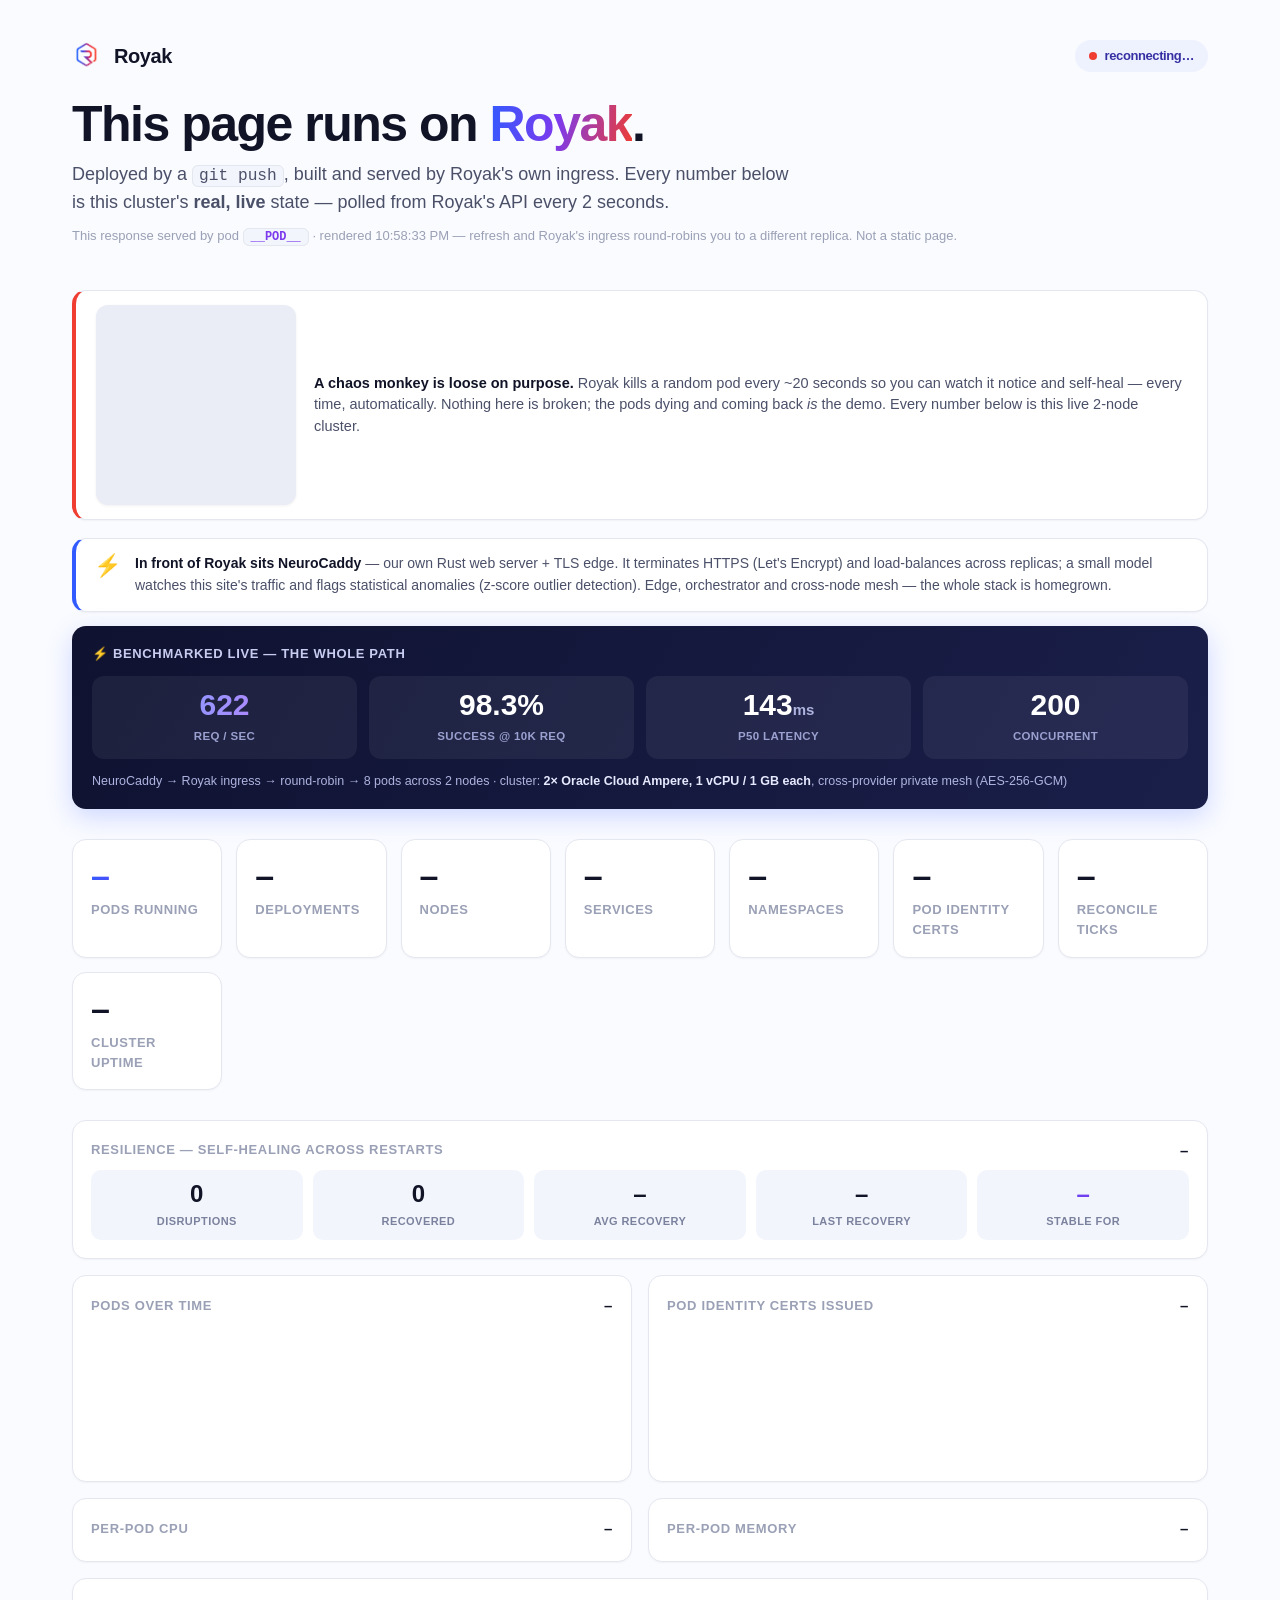
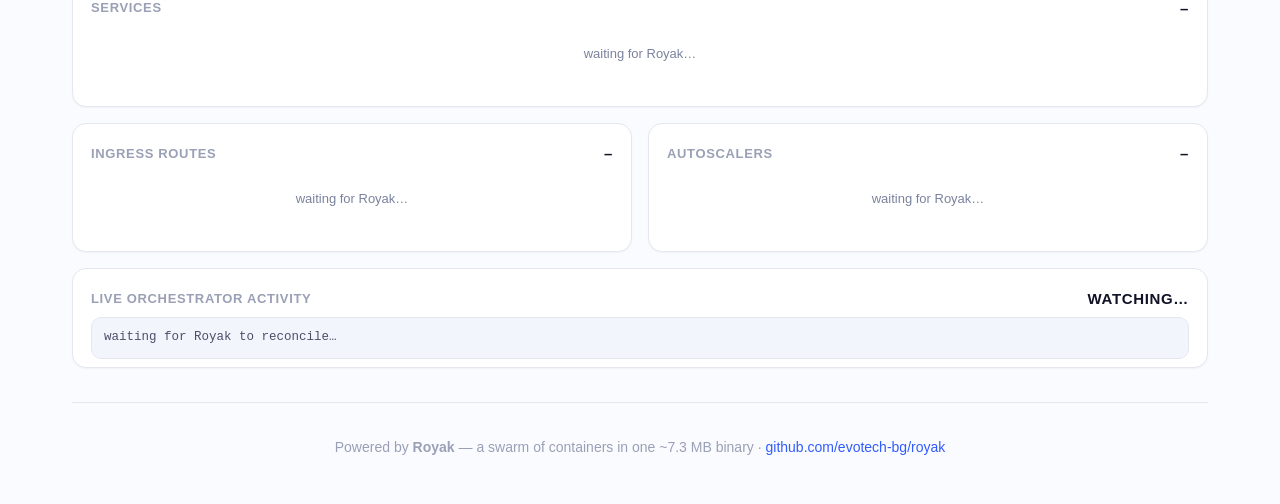
==== commit 0cfc616c: "feat(dashboard): surface services, ingress and HPA detail; honest pod-running count" ====
--- a/demo-site/index.html
+++ b/demo-site/index.html
@@ -130,6 +130,17 @@
 
   .foot{color:var(--ink3);font-size:14px;text-align:center;padding:34px 0 46px;border-top:1px solid var(--line);margin-top:34px}
   .empty{color:#7b829e;font-size:13px;padding:18px 0 22px;text-align:center}
+
+  .dl{margin:6px 0 12px;font-size:13px}
+  .dl .di{display:flex;align-items:baseline;gap:10px;padding:7px 0;border-top:1px solid rgba(0,0,0,.06)}
+  .dl .di:first-child{border-top:none}
+  .dl .k{font-family:ui-monospace,monospace;color:var(--panel-ink);font-weight:700;white-space:nowrap;
+    overflow:hidden;text-overflow:ellipsis;flex:none;max-width:52%}
+  .dl .sub{color:var(--ink3);font-size:12px;white-space:nowrap;overflow:hidden;text-overflow:ellipsis}
+  .dl .meta{margin-left:auto;color:var(--ink2);font-size:12px;white-space:nowrap;font-variant-numeric:tabular-nums;
+    font-family:ui-monospace,monospace;flex:none}
+  .pill{display:inline-block;background:var(--panel2);color:var(--panel-ink);border-radius:6px;padding:1px 8px;
+    font-size:11.5px;font-weight:700;font-variant-numeric:tabular-nums}
 </style>
 </head>
 <body>
@@ -210,6 +221,18 @@
       <div class="rows" id="mem-rows"></div>
     </div>
     <div class="panel" style="grid-column:1/-1">
+      <h3>Services <span class="v" id="v-svc">–</span></h3>
+      <div class="dl" id="svc-list"><div class="empty">waiting for Royak…</div></div>
+    </div>
+    <div class="panel">
+      <h3>Ingress routes <span class="v" id="v-ing">–</span></h3>
+      <div class="dl" id="ing-list"><div class="empty">waiting for Royak…</div></div>
+    </div>
+    <div class="panel">
+      <h3>Autoscalers <span class="v" id="v-hpa">–</span></h3>
+      <div class="dl" id="hpa-list"><div class="empty">waiting for Royak…</div></div>
+    </div>
+    <div class="panel" style="grid-column:1/-1">
       <h3>Live orchestrator activity <span class="v" id="v-act">watching…</span></h3>
       <div class="actlog" id="actlog"><div class="a">waiting for Royak to reconcile…</div></div>
     </div>
@@ -224,6 +247,7 @@
 // (e.g. <script>window.ROYAK_API='http://127.0.0.1:6443'<\/script> before this).
 const API = (window.ROYAK_API || '').replace(/\/$/,'');
 const $ = id => document.getElementById(id);
+const esc = s => String(s).replace(/[&<>"]/g, c=>({'&':'&amp;','<':'&lt;','>':'&gt;','"':'&quot;'}[c]));
 const started = Date.now();
 
 const podHist = [];   // {t, v}
@@ -345,7 +369,9 @@
     ticks++;
 
     const c = s.cluster||{};
-    $('s-pods').textContent   = c.pods ?? '–';
+    // "Pods running" = pods ACTUALLY up right now, not the desired target (c.pods
+    // is Σ replicas). Mid-heal the two differ; the tile must show the real count.
+    $('s-pods').textContent   = c.pods_running ?? s.running ?? '–';
     $('s-deploys').textContent= c.deployments ?? '–';
     $('s-nodes').textContent  = c.nodes ?? '–';
     $('s-svc').textContent    = c.services ?? '–';
@@ -377,6 +403,33 @@
     $('v-mem').textContent = items.reduce((a,p)=>a+(p.memory_raw_mb||0),0).toFixed(0)+' Mi';
     rows($('cpu-rows'), items.map(p=>({name:p.remote?p.name+' ◆ server 2':p.name, pct:p.remote?6:(p.cpu_raw||0), label:p.remote?'on peer':(p.cpu_raw||0).toFixed(1)+'%'})), 'cpu');
     rows($('mem-rows'), items.map(p=>({name:p.remote?p.name+' ◆ server 2':p.name, pct:p.remote?6:(p.memory_raw_mb||0)/maxMem*100, label:p.remote?'peer':(p.memory||'0Mi')})), 'mem');
+
+    // service / ingress / HPA detail — the actual objects, not just counts
+    const svcs = s.services || [];
+    $('v-svc').textContent = svcs.length;
+    $('svc-list').innerHTML = svcs.length ? svcs.map(v=>{
+      const ports = (v.ports||[]).map(p=>p.port+'→'+p.target_port).join(', ');
+      const sub = (v.app ? 'app='+esc(v.app) : esc(v.type||'')) + (ports?' · '+ports:'');
+      return `<div class="di"><span class="k">${esc(v.name)}</span>`
+        + `<span class="sub">${sub}</span>`
+        + `<span class="meta"><span class="pill">${v.backends} pod${v.backends===1?'':'s'}</span></span></div>`;
+    }).join('') : '<div class="empty">no services</div>';
+
+    const ings = s.ingresses || [];
+    $('v-ing').textContent = ings.length;
+    $('ing-list').innerHTML = ings.length ? ings.map(v=>{
+      const host = v.host ? esc(v.host) : '*';
+      return `<div class="di"><span class="k">${host}${esc(v.path||'')}</span>`
+        + `<span class="meta">→ ${esc(v.service)}:${v.port}</span></div>`;
+    }).join('') : '<div class="empty">no ingress rules</div>';
+
+    const hpas = s.hpas || [];
+    $('v-hpa').textContent = hpas.length;
+    $('hpa-list').innerHTML = hpas.length ? hpas.map(v=>{
+      return `<div class="di"><span class="k">${esc(v.deployment)}</span>`
+        + `<span class="sub">${v.min}–${v.max} replicas · target ${v.target_cpu}% CPU</span>`
+        + `<span class="meta"><span class="pill">${v.replicas} now</span></span></div>`;
+    }).join('') : '<div class="empty">no autoscalers</div>';
 
     // live orchestrator activity — royak's real reconcile decisions
     const act = s.activity || [];
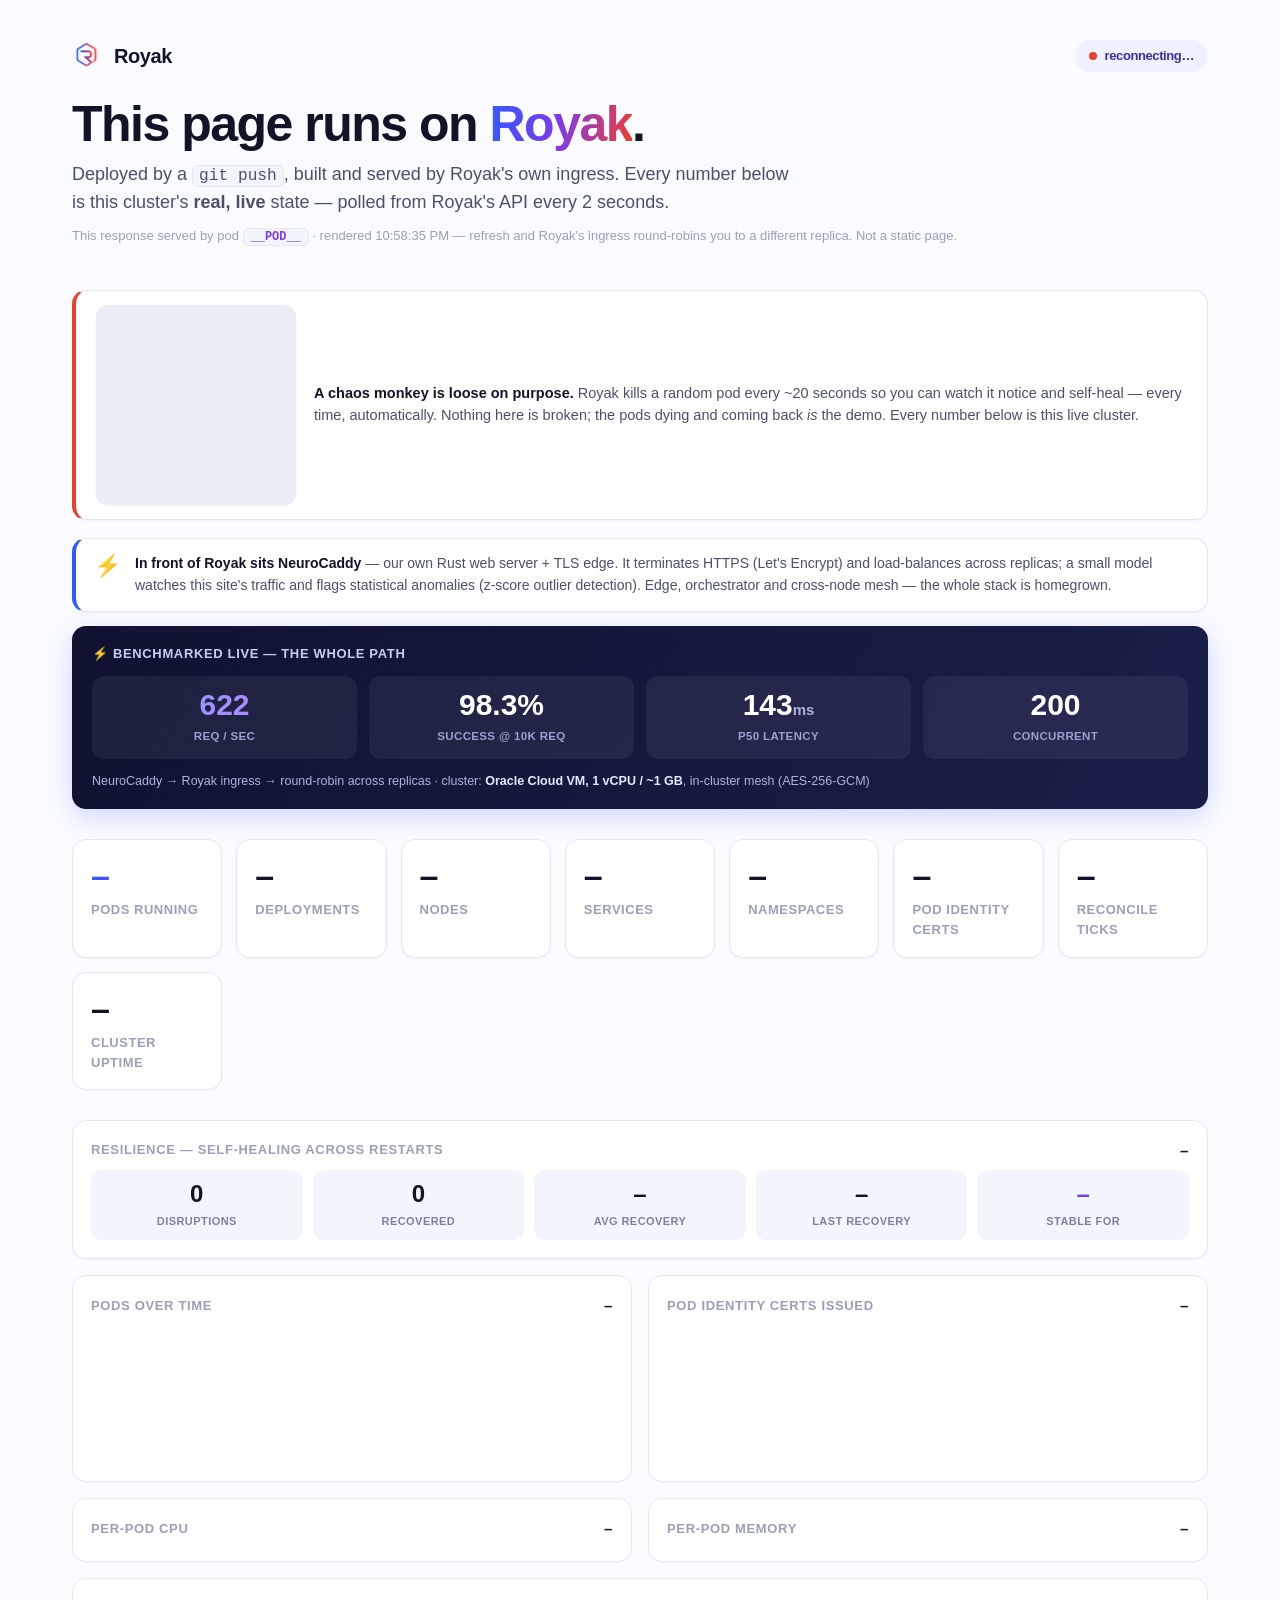
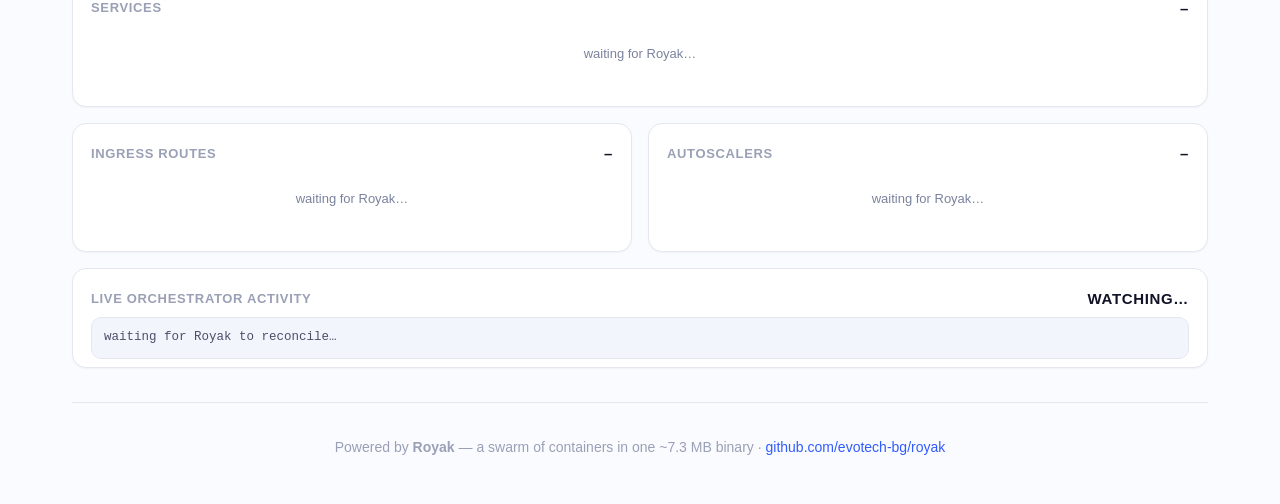
==== commit fbfc3772: "docs(demo): honest cluster description — no false 2-node/ARM/cross-provider claims node 2 is down (s" ====
--- a/demo-site/index.html
+++ b/demo-site/index.html
@@ -159,7 +159,7 @@
   <div class="chaos-banner">
     <video class="chaos-anim" src="chaos-monkey.mp4" autoplay loop muted playsinline
       aria-label="A chaos monkey smashing pods while Royak heals them"></video>
-    <div class="chaos-text"><b>A chaos monkey is loose on purpose.</b> Royak kills a random pod every ~20&nbsp;seconds so you can watch it notice and self-heal — every time, automatically. Nothing here is broken; the pods dying and coming back <i>is</i> the demo. Every number below is this live 2-node cluster.</div>
+    <div class="chaos-text"><b>A chaos monkey is loose on purpose.</b> Royak kills a random pod every ~20&nbsp;seconds so you can watch it notice and self-heal — every time, automatically. Nothing here is broken; the pods dying and coming back <i>is</i> the demo. Every number below is this live cluster.</div>
   </div>
 
   <div class="edge">
@@ -177,8 +177,8 @@
       <div class="bz"><div class="bn">143<span>ms</span></div><div class="bl">p50 latency</div></div>
       <div class="bz"><div class="bn">200</div><div class="bl">concurrent</div></div>
     </div>
-    <div class="bench-sub">NeuroCaddy → Royak ingress → round-robin → 8 pods across 2 nodes ·
-      cluster: <b>2× Oracle Cloud Ampere, 1 vCPU / 1&nbsp;GB each</b>, cross-provider private mesh (AES-256-GCM)</div>
+    <div class="bench-sub">NeuroCaddy → Royak ingress → round-robin across replicas ·
+      cluster: <b>Oracle Cloud VM, 1 vCPU / ~1&nbsp;GB</b>, in-cluster mesh (AES-256-GCM)</div>
   </div>
 
   <div class="stats" id="stats">
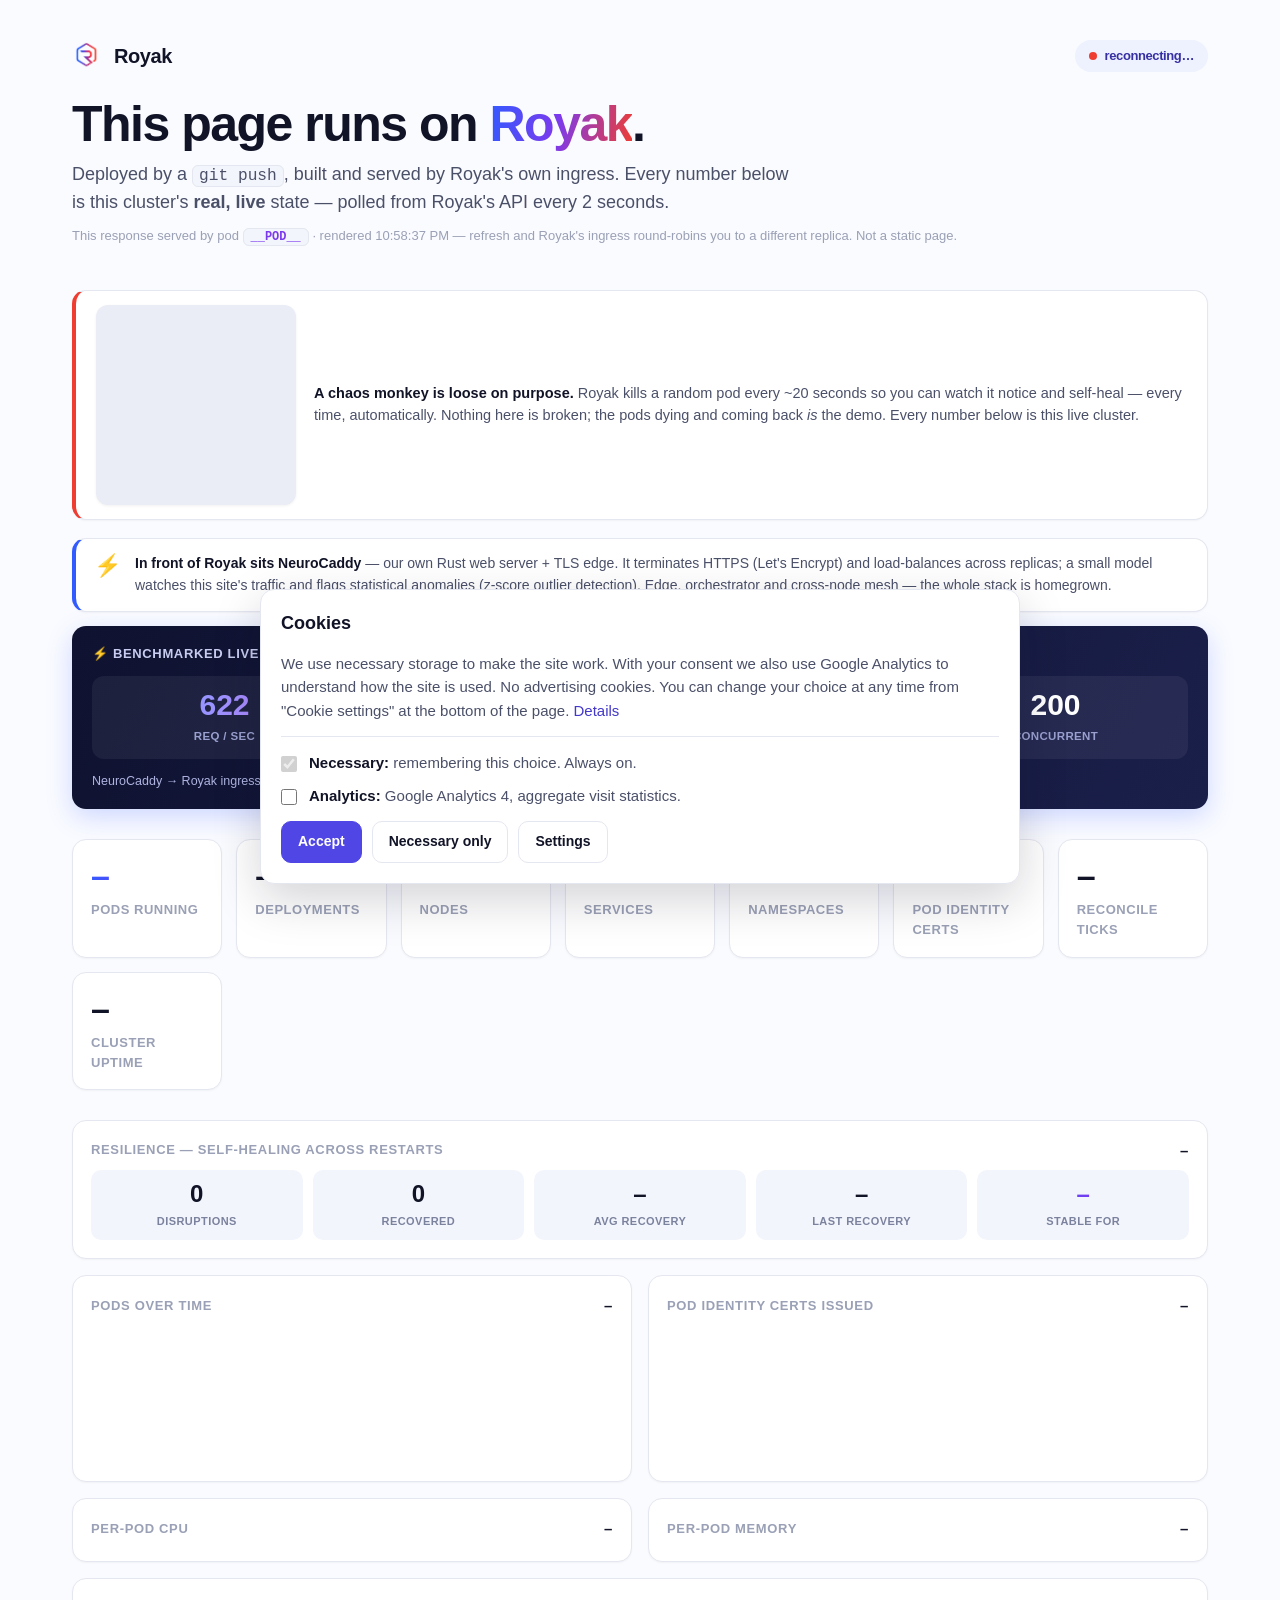
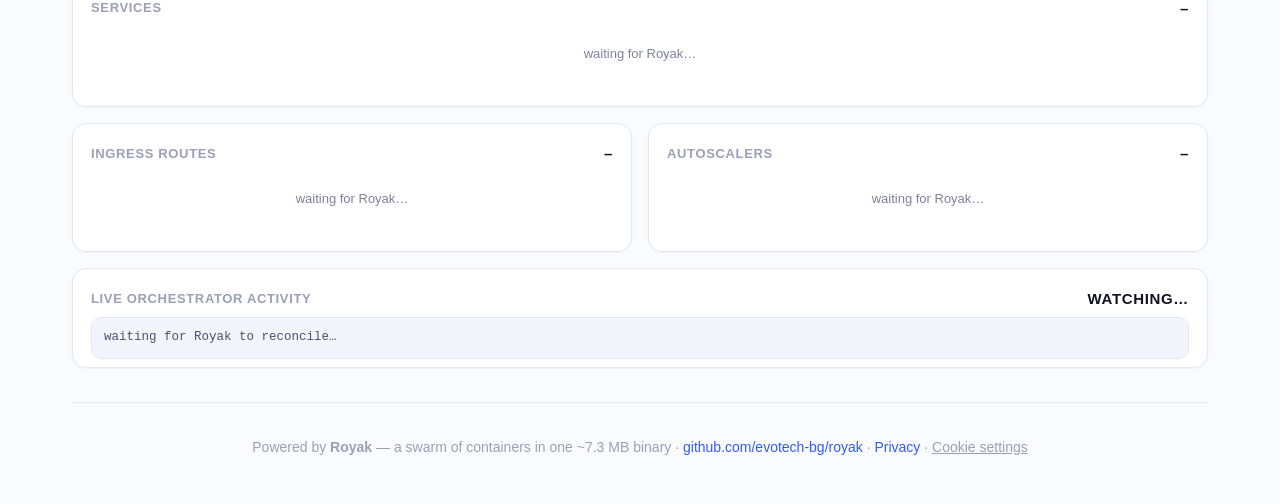
==== commit 0779cee7: "Cookie consent (Consent Mode v2) and GA4 after consent on royak.io and demo.royak.io; privacy page" ====
--- a/demo-site/index.html
+++ b/demo-site/index.html
@@ -141,7 +141,28 @@
     font-family:ui-monospace,monospace;flex:none}
   .pill{display:inline-block;background:var(--panel2);color:var(--panel-ink);border-radius:6px;padding:1px 8px;
     font-size:11.5px;font-weight:700;font-variant-numeric:tabular-nums}
+/* cookie consent */
+.cc{position:fixed;left:0;right:0;bottom:0;z-index:100;padding:0 max(16px,env(safe-area-inset-right,0px)) calc(16px + env(safe-area-inset-bottom,0px)) max(16px,env(safe-area-inset-left,0px))}
+.cc-box{max-width:760px;margin:0 auto;background:#fff;color:#111327;border:1px solid #e5e7f0;border-radius:14px;padding:20px;display:grid;gap:14px;box-shadow:0 16px 48px rgba(17,19,39,.18);font-size:15px;line-height:1.55}
+.cc-box h2{font-size:18px;margin:0}
+.cc-box p{margin:0;color:#4b5069}
+.cc-box a{color:#4338ca}
+.cc-actions{display:flex;flex-wrap:wrap;gap:10px}
+.cc-actions button{font:inherit;font-size:14px;font-weight:600;border-radius:10px;padding:9px 16px;cursor:pointer;border:1px solid #e5e7f0;background:#fff;color:#111327}
+.cc-actions button.primary{background:#4f46e5;border-color:#4f46e5;color:#fff}
+.cc-actions button:focus-visible,.cc-opt input:focus-visible,.cc-link:focus-visible{outline:2px solid #4f46e5;outline-offset:2px}
+.cc-prefs{display:grid;gap:10px;border-top:1px solid #e5e7f0;padding-top:14px}
+.cc-opt{display:flex;gap:12px;align-items:flex-start;color:#4b5069}
+.cc-opt input{margin-top:5px;accent-color:#4f46e5;width:16px;height:16px}
+.cc-opt b{color:#111327}
+.cc-link{background:none;border:0;padding:0;font:inherit;color:inherit;text-decoration:underline;cursor:pointer}
 </style>
+<script>
+// Consent Mode v2: everything denied until the visitor chooses; gtag.js loads only after "analytics" consent.
+window.dataLayer=window.dataLayer||[];function gtag(){dataLayer.push(arguments);}
+gtag('consent','default',{ad_storage:'denied',ad_user_data:'denied',ad_personalization:'denied',analytics_storage:'denied',functionality_storage:'granted',security_storage:'granted',wait_for_update:500});
+window.GA_ID='G-4THESHNBSL'; /* GA4 property demo.royak.io (Evo Tech account) */
+</script>
 </head>
 <body>
 <div class="wrap">
@@ -239,7 +260,8 @@
   </div>
 
   <div class="foot">Powered by <b>Royak</b> — a swarm of containers in one ~7.3&nbsp;MB binary ·
-    <a href="https://github.com/evotech-bg/royak" target="_blank" rel="noopener">github.com/evotech-bg/royak</a></div>
+    <a href="https://github.com/evotech-bg/royak" target="_blank" rel="noopener">github.com/evotech-bg/royak</a> ·
+    <a href="https://royak.io/privacy.html">Privacy</a> · <button type="button" class="cc-link" data-cc-open>Cookie settings</button></div>
 </div>
 
 <script>
@@ -454,5 +476,52 @@
 try{ $('served-at').textContent = 'rendered ' + new Date().toLocaleTimeString(); }catch(e){}
 tick(); setInterval(tick, 1500);
 </script>
+<div class="cc" id="cc" role="dialog" aria-modal="false" aria-labelledby="cc-title" hidden>
+  <div class="cc-box">
+    <h2 id="cc-title">Cookies</h2>
+    <p>We use necessary storage to make the site work. With your consent we also use Google Analytics to understand how the site is used. No advertising cookies. You can change your choice at any time from "Cookie settings" at the bottom of the page. <a href="https://royak.io/privacy.html">Details</a></p>
+    <div class="cc-prefs" id="cc-prefs" hidden>
+      <label class="cc-opt"><input type="checkbox" checked disabled><span><b>Necessary:</b> remembering this choice. Always on.</span></label>
+      <label class="cc-opt"><input type="checkbox" id="cc-analytics"><span><b>Analytics:</b> Google Analytics 4, aggregate visit statistics.</span></label>
+    </div>
+    <div class="cc-actions">
+      <button type="button" class="primary" id="cc-accept">Accept</button>
+      <button type="button" id="cc-reject">Necessary only</button>
+      <button type="button" id="cc-custom">Settings</button>
+      <button type="button" id="cc-save" hidden>Save choice</button>
+    </div>
+  </div>
+</div>
+<script>
+// Cookie consent: Consent Mode v2; gtag.js loads only after analytics consent. Choice kept in localStorage "royak-consent-v1".
+(function () {
+  var KEY = 'royak-consent-v1', cc = document.getElementById('cc'), prefs = document.getElementById('cc-prefs'),
+      box = document.getElementById('cc-analytics'), save = document.getElementById('cc-save'), loaded = false;
+  function store(v) { try { if (v !== undefined) localStorage.setItem(KEY, v); return localStorage.getItem(KEY); } catch (e) { return null; } }
+  function loadGA() {
+    var id = window.GA_ID; if (loaded || !id) return; loaded = true;
+    var s = document.createElement('script'); s.async = true; s.src = 'https://www.googletagmanager.com/gtag/js?id=' + encodeURIComponent(id);
+    document.head.appendChild(s); gtag('js', new Date()); gtag('config', id);
+  }
+  function apply(a) {
+    gtag('consent', 'update', { analytics_storage: a ? 'granted' : 'denied', ad_storage: 'denied', ad_user_data: 'denied', ad_personalization: 'denied' });
+    if (a) loadGA();
+  }
+  function choose(a) {
+    store(JSON.stringify({ analytics: !!a, ts: new Date().toISOString() }));
+    apply(a); cc.hidden = true;
+    if (!a) document.cookie.split(';').forEach(function (c) { var n = c.split('=')[0].trim(); if (/^_ga/.test(n))
+      ['', '; domain=.' + location.hostname, '; domain=.royak.io'].forEach(function (d) { document.cookie = n + '=; Max-Age=0; path=/' + d; }); });
+  }
+  function open(p) { cc.hidden = false; prefs.hidden = !p; save.hidden = !p; }
+  var saved = null; try { saved = JSON.parse(store() || 'null'); } catch (e) {}
+  if (saved) { box.checked = !!saved.analytics; apply(!!saved.analytics); } else open(false);
+  document.getElementById('cc-accept').onclick = function () { box.checked = true; choose(true); };
+  document.getElementById('cc-reject').onclick = function () { box.checked = false; choose(false); };
+  document.getElementById('cc-custom').onclick = function () { open(true); };
+  save.onclick = function () { choose(box.checked); };
+  document.querySelectorAll('[data-cc-open]').forEach(function (b) { b.onclick = function () { open(true); }; });
+})();
+</script>
 </body>
 </html>
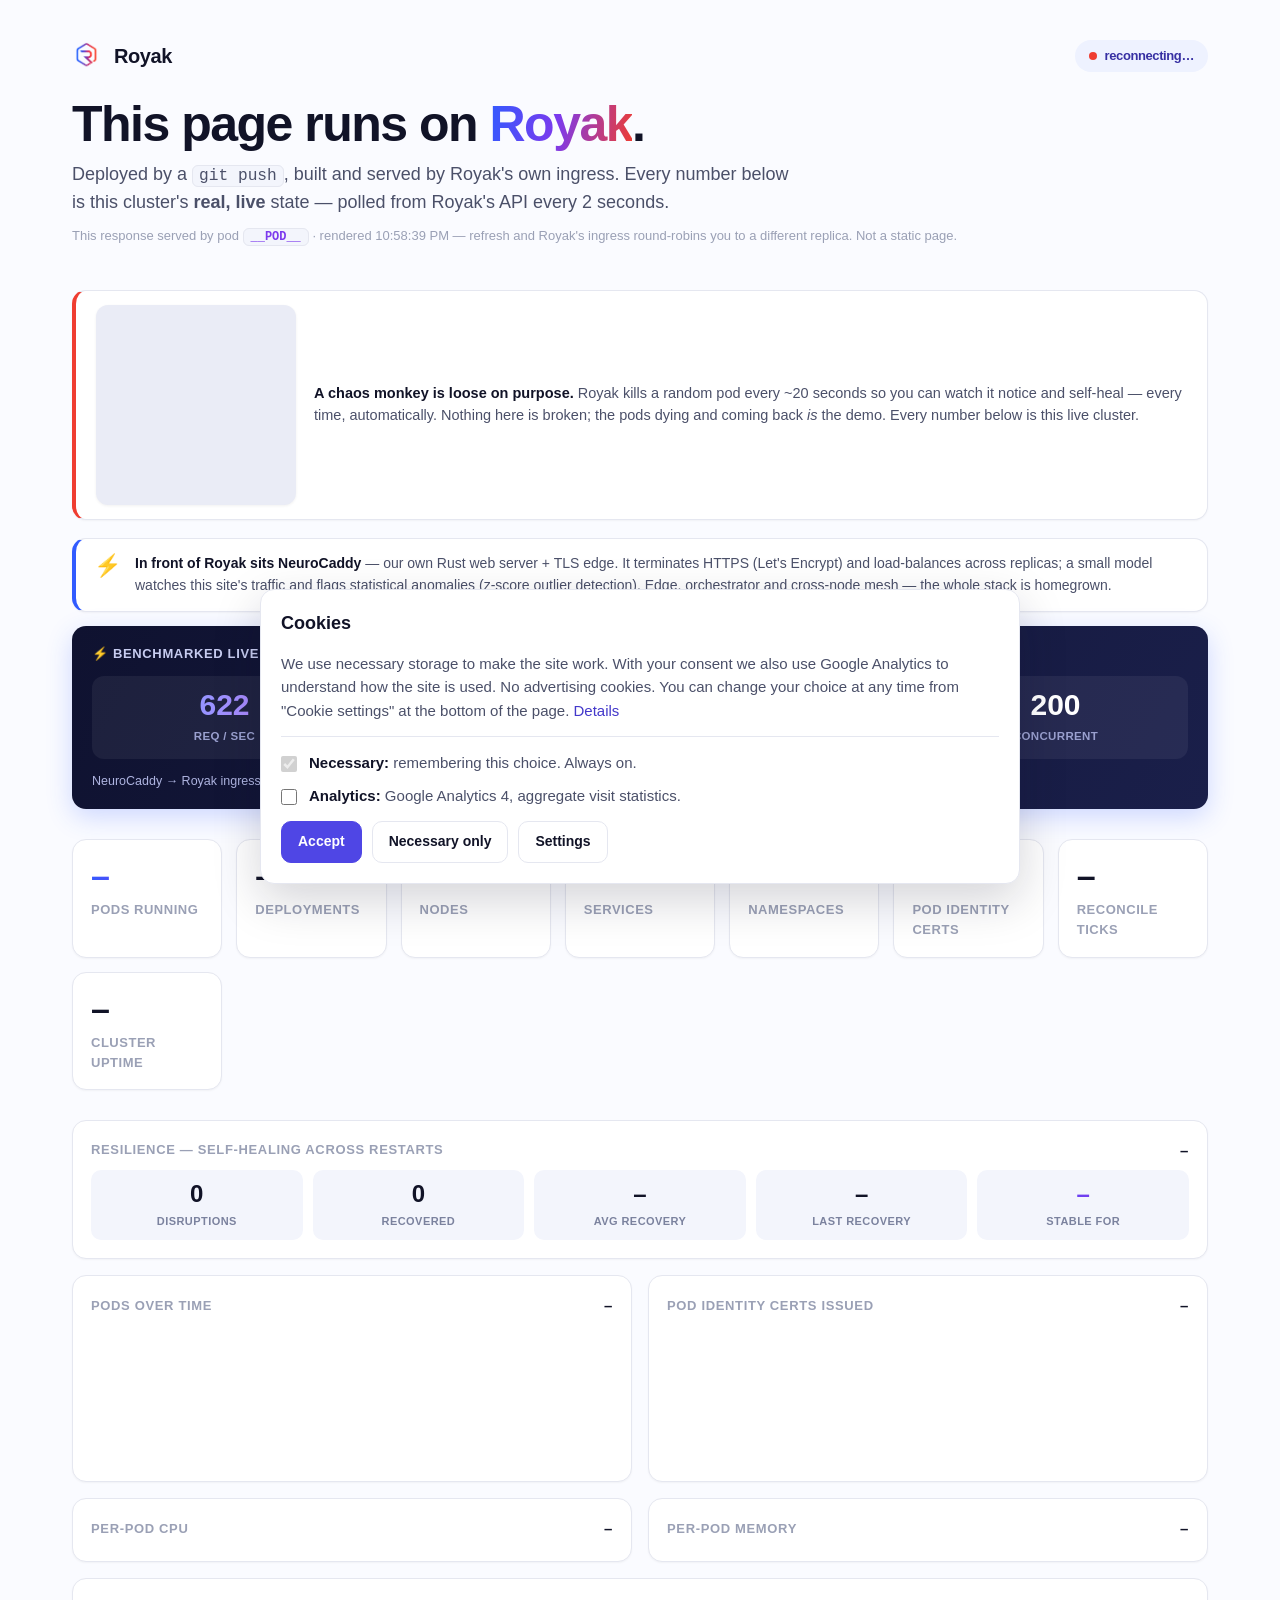
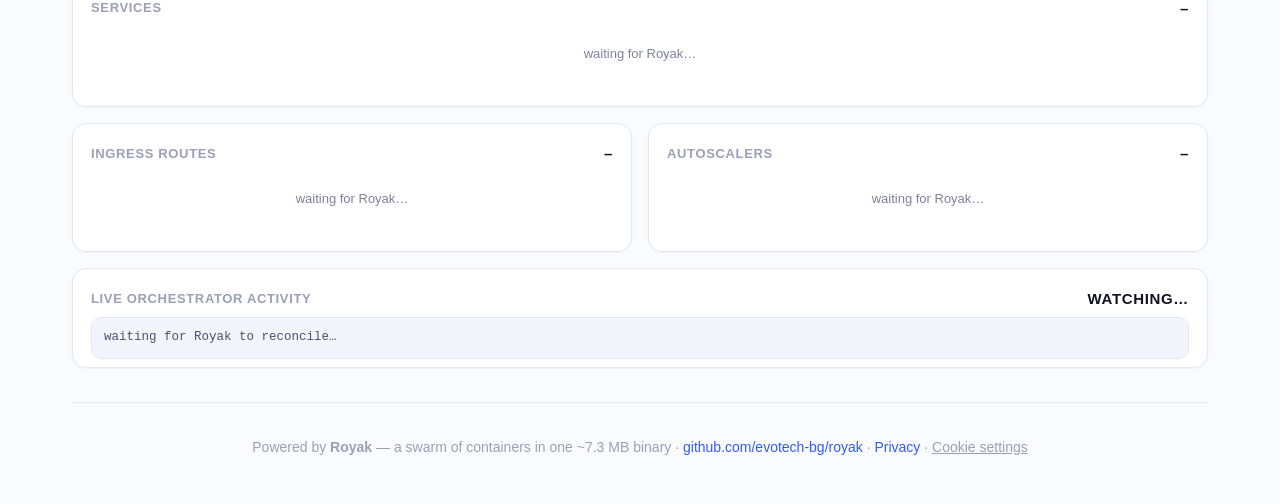
==== commit 414cde05: "Analytics: stop gtag completely after consent is withdrawn" ====
--- a/demo-site/index.html
+++ b/demo-site/index.html
@@ -505,6 +505,8 @@
   }
   function apply(a) {
     gtag('consent', 'update', { analytics_storage: a ? 'granted' : 'denied', ad_storage: 'denied', ad_user_data: 'denied', ad_personalization: 'denied' });
+    // After a withdrawal gtag.js stays on the page; this official flag stops it sending anything.
+    window['ga-disable-' + window.GA_ID] = !a;
     if (a) loadGA();
   }
   function choose(a) {
